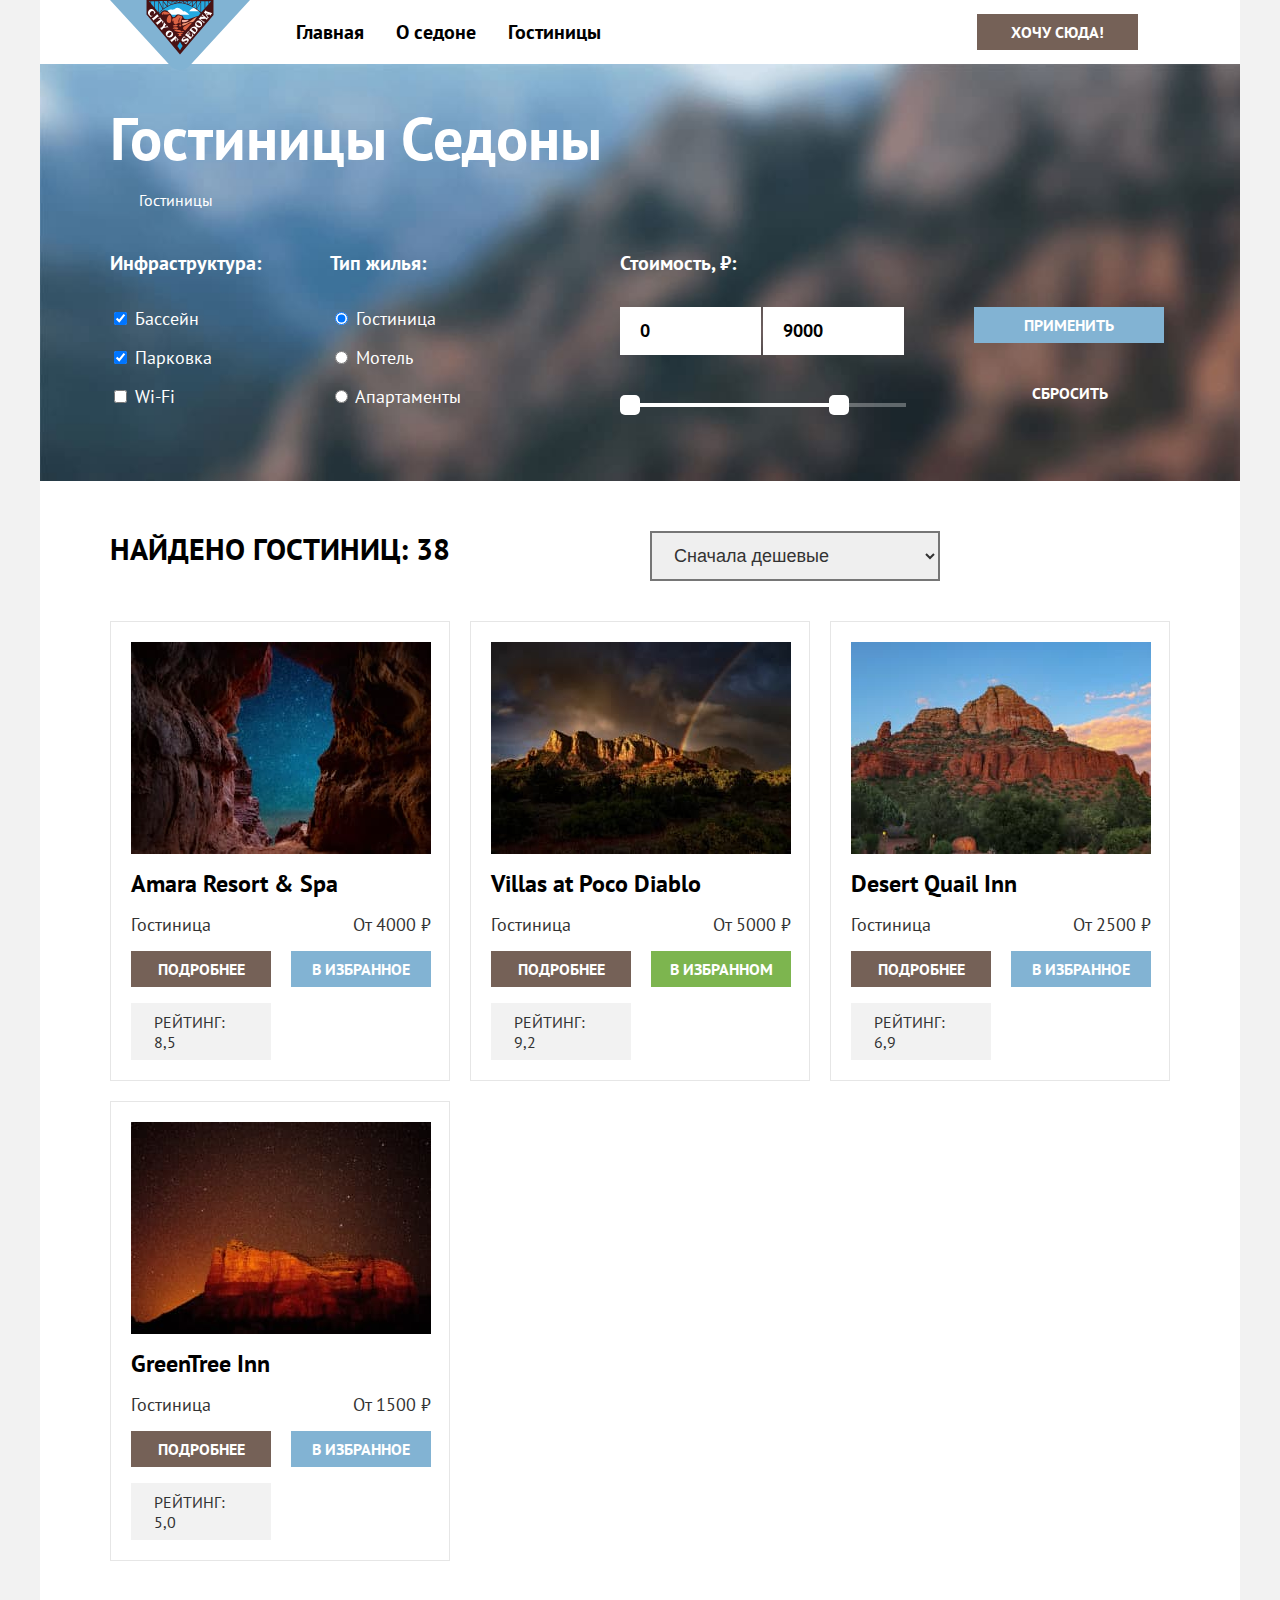
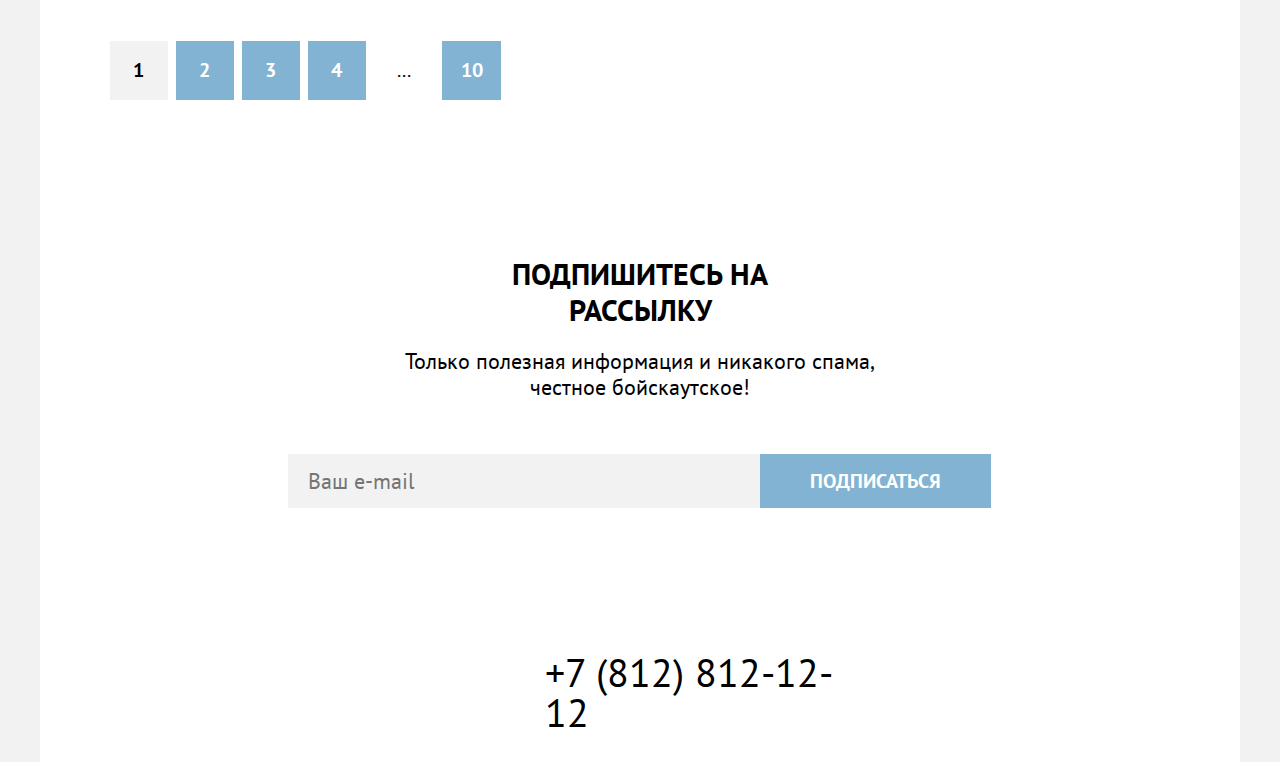
==== catalog.html @ a5c6b378 "Исправляет замечания к мелким сеткам на гридах" ====
<!DOCTYPE html>
<html lang="ru">
<head>
  <meta charset="utf-8">
  <title>Каталог</title>
  <link rel="stylesheet" href="styles/styles.css">
</head>

<body>
  <div class="wrapper page-box">
  <header class="page-header">
    <a class="navigation-logo" href="index.html">
      <img class="header-logo" src="images/header/logo.svg" width="140" height="70" alt="Логотип city of Sedona.">
    </a>
    <nav class="navigation">
      <ul class="navigation-list">
        <li class="navigation-item">
          <a class="navigation-link" href="index.html">Главная</a>
        </li>
        <li class="navigation-item">
          <a class="navigation-link" href="#">О седоне</a>
        </li>
        <li class="navigation-item">
          <a class="navigation-link navigation-link-curret" href="catalog.html">Гостиницы</a>
        </li>
      </ul>
    </nav>

      <ul class="navigation-user-list">
        <li class="navigation-user-item">
          <a class="navigation-user-link" href="#">
            <span class="visually-hidden">
              Поиск
            </span>
          </a>
        </li>
        <li class="navigation-user-item">
          <a class="navigation-user-link" href="#">
            <span class="visually-hidden">Избранное</span>
            <span class="visually-hidden">В избранном 12 позиций</span>
          </a>
        </li>
        <li class="navigation-item">
          <a class="button button-navigation-user-item button-small" href="#">
              Хочу сюда!
          </a>
        </li>
      </ul>
  </header>

  <main class="main-container">
    <div class="filter-container">
    <h1 class="inner-title">Гостиницы Седоны</h1>
    <ul class="breadcrumbs">
      <li class="breadcrumbs-item">
        <a class="breadcrumbs-link" href="index.html">
          <span class="visually-hidden">Главная</span>
        </a>
      </li>
      <li class="breadcrumbs-item">
        <a class="breadcrumbs-link">Гостиницы</a>
      </li>
    </ul>

    <section class="catalog-hotels">
      <h2 class="visually-hidden">Фильтры гостиниц</h2>
      <form class="catalog-filter" action="https://echo.htmlacademy.ru/" method="get">

        <fieldset class="catalog-filtr-group">
          <legend class="catalog-filter-title">Инфраструктура:</legend>
          <ul class="catalog-filter-list">
            <li class="catalog-filter-item">
              <label class="control">
              <input type="checkbox" name="swimming_pool" checked>
              Бассейн
              </label>
            </li>
            <li class="catalog-filter-item">
              <label class="control">
              <input type="checkbox" name="parking" checked>
              Парковка
              </label>
            </li>
            <li class="catalog-filter-item">
              <label class="control">
              <input type="checkbox" name="wi-fi">
              Wi-Fi
              </label>
            </li>
          </ul>
        </fieldset>

        <fieldset class="catalog-filtr-group">
          <legend class="catalog-filter-title">Тип жилья:</legend>
          <ul class="catalog-filter-list">
            <li class="catalog-filter-item">
              <label class="control">
              <input type="radio" name="product-group" value="Hotel" checked>
              Гостиница
              </label>
            </li>
            <li class="catalog-filter-item">
              <label class="control">
              <input type="radio" name="product-group" value="Motel">
              Мотель
              </label>
            </li>
            <li class="catalog-filter-item">
              <label class="control">
              <input type="radio" name="product-group" value="apartments">
              Апартаменты
              </label>
            </li>
          </ul>
        </fieldset>

        <fieldset class="catalog-filter-price">
          <legend class="catalog-filter-title">Стоимость, ₽:</legend>
          <div class="filter-price">
          <label class="control-number">
            <input class="number-input" type="number" name="min-price" value="0">
          </label>
          <label class="control-number">
            <input class="number-input" type="number" name="max-price" value="9000">
          </label>
          </div>

          <div class="range">
            <div class="range-bar" style="left: 0; right: 20%;">
              <button type="button" class="range-toggle toggle-min">
              </button>
              <button type="button" class="range-toggle toggle-max">
              </button>
            </div>
          </div>
        </fieldset>

        <div class="filter-button">
        <button class="button button-submit button-small" type="submit">Применить</button>
        <button class="button button-reset button-small" type="reset" value="Сбросить">Сбросить</button>
        </div>

      </form>
    </section>
    </div>


    <section class="catalog-hotel-search">
      <div class="results">
      <b class="catalog-search">Найдено гостиниц: 38</b>

      <select class="select-control" aria-label="Сортировка">
        <option value="cheap">Сначала дешевые</option>
        <option value="popular">Сначала популярные</option>
        <option value="expensive">Сначала дорогие</option>
      </select>

      <a href="#" class="button button-light">
        <span class="visually-hidden">Показать карточки</span>
      </a>
      <a href="#" class="button button-light">
        <span class="visually-hidden">Крупные карточки</span>
      </a>
      <a href="#" class="button button-light">
        <span class="visually-hidden">Показать список</span>
      </a>
      </div>

      <ul class="hotel-list">
        <li class="hotel-card">
          <a class="hotel-card-link" href="#">
            <img class="hotel-card-image" src="images/hotels/hotel-1.jpg" width="300" height="212" alt="Звездное небо сквозь скалы.">
          <h3 class="hotel-card-title">Amara Resort & Spa</h3>
          </a>
          <span class="hotel-card-type info">Гостиница</span>
          <span class="hotel-card-price info">От 4000 ₽</span>
          <a class="button-small details button" href="#">ПОДРОБНЕЕ</a>
          <a class="button-small favourites button" href="#">В ИЗБРАННОЕ</a>
          <span class="visually-hidden">4 звезды</span>
          <span class="hotel-rating button-small">Рейтинг: 8,5</span>
        </li>
        <li class="hotel-card">
          <a class="hotel-card-link" href="#">
            <img class="hotel-card-image" src="images/hotels/hotel-2.jpg" width="300" height="212" alt="Гора и радуга.">
            <h3 class="hotel-card-title">Villas at Poco Diablo</h3>
          </a>
          <span class="hotel-card-type info">Гостиница</span>
          <span class="hotel-card-price info">От 5000 ₽</span>
          <a class="button-small details button" href="#">ПОДРОБНЕЕ</a>
          <a class="button-small favourites-in button" href="#">В ИЗБРАННОМ</a>
          <span class="visually-hidden">4 звезды</span>
          <span class="hotel-rating button-small">Рейтинг: 9,2</span>
        </li>
        <li class="hotel-card">
         <a class="hotel-card-link" href="#">
            <img class="hotel-card-image" src="images/hotels/hotel-3.jpg" width="300" height="212" alt="Гора с зеленью.">
            <h3 class="hotel-card-title">Desert Quail Inn</h3>
          </a>
          <span class="hotel-card-type info">Гостиница</span>
          <span class="hotel-card-price info">От 2500 ₽</span>
          <a class="button-small details button" href="#">ПОДРОБНЕЕ</a>
          <a class="button-small favourites button" href="#">В ИЗБРАННОЕ</a>
          <span class="visually-hidden">3 звезды</span>
          <span class="hotel-rating button-small">Рейтинг: 6,9</span>
        </li>
        <li class="hotel-card">
          <a class="hotel-card-link" href="#">
            <img class="hotel-card-image" src="images/hotels/hotel-4.jpg" width="300" height="212" alt="Красная гора ночью.">
            <h3 class="hotel-card-title">GreenTree Inn</h3>
          </a>
          <span class="hotel-card-type info">Гостиница</span>
          <span class="hotel-card-price info">От 1500 ₽</span>
          <a class="button-small details button" href="#">ПОДРОБНЕЕ</a>
          <a class="button-small favourites button" href="#">В ИЗБРАННОЕ</a>
          <span class="visually-hidden">2 звезды</span>
          <span class="hotel-rating button-small">Рейтинг: 5,0</span>
        </li>
      </ul>

      <ul class="pagination">
        <li class="pagination-item">
          <a class="pagination-link pagination-current">1</a>
        </li>
        <li class="pagination-item">
          <a class="pagination-link" href="#">2</a>
        </li>
        <li class="pagination-item">
          <a class="pagination-link" href="#">3</a>
        </li>
        <li class="pagination-item">
          <a class="pagination-link" href="#">4</a>
        </li>
        <li class="pagination-item">
          <a class="pagination-link ellipsis">...</a>
        </li>
        <li class="pagination-item">
          <a class="pagination-link pagination-link-dual" href="#">10</a>
        </li>
      </ul>
    </section>
  </main>

  <footer class="page-footer">
    <section class="newsletter-catalog">
      <div class="pade-footer-catalog">
      <h2 class="page-main">Подпишитесь на рассылку</h2>
        <p class="page-main-text">Только полезная информация и никакого спама, честное бойскаутское!</p>
        <form class="newsletter-form" action="https://echo.htmlacademy.ru/" method="post">
        <input class="field" placeholder="Ваш e-mail" type="email" name="newsletter-mail" id="newsletter-email" required>
        <button class="button newsletter-button button-large" type="submit">
          <span>Подписаться</span>
        </button>
        </form>
      </div>
    </section>

    <section class="footer-social">
      <ul class="footer-social-list">
        <li class="footer-social-item">
          <a class="social-button" href="https://vk.com/htmlacademy">
            <span class="visually-hidden">Вконтакте</span>
          </a>
        </li>
        <li class="footer-social-item">
          <a class="social-button" href="https://t.me/htmlacademy">
            <span class="visually-hidden">Телеграмм</span>
          </a>
        </li>
        <li class="footer-social-item">
          <a class="social-button" href="https://www.youtube.com/user/htmlacademyru">
            <span class="visually-hidden">YouTybe</span>
          </a>
      </ul>

      <a class="footer-contacts-phone" href="tel:+78128121212">+7 (812) 812-12-12</a>

      <a class="htmlacademy-link" href="https://htmlacademy.ru/" >
        <span class="visually-hidden">html academy</span>
      </a>

    </section>
  </footer>
  </div>

</body>
</html>
---- styles/styles.css ----
@font-face {
  font-family: "PT Sans";
  font-style: normal;
  font-weight: 400;
  src: url("../fonts/ptsans-400.woff2") format("woff2");
  font-display: swap;
}

@font-face {
  font-family: "PT Sans";
  font-style: normal;
  font-weight: 700;
  src: url("../fonts/ptsans-700.woff2") format("woff2");
  font-display: swap;
}

html {
  height: 100%;
}

body {
  margin: 0;
  min-height: 100%;
  font-family: "PT Sans", sans-serif;
  font-size: 22px;
  line-height: 26px;
  color: #333333;
  background-color: #F2F2F2;
}

.visually-hidden {
  position: absolute;
  width: 1px;
  height: 1px;
  margin: -1px;
  padding: 0;
  border: 0;
  clip: rect(0 0 0 0);
  overflow: hidden;
}

.wrapper {
  margin-left: auto;
  margin-right: auto;
  background-color: #FFFFFF;
  width: 1200px;
}

.page-box {
  display: flex;
  flex-direction: column;
}

.page-header {
  display: flex;
  padding-left: 70px;
  padding-right: 70px;
}

.main-container {
  flex-grow: 1;
}

/*Навигация*/

.navigation-logo {
  margin-right: 46px;
  margin-bottom: -6px;
  z-index: 1;
}

.navigation-item {
  margin-right: 32px;
}

.navigation-link {
  display: block;
  font-size: 20px;
  line-height: 24px;
  font-weight: 700;
  color: #000000;
  text-decoration: none;
  padding: 20px 0;
}

.navigation-list {
  display: flex;
  flex-wrap: wrap;
  margin: 0;
  padding: 0;
  list-style: none;
}

.navigation-user-list {
  display: flex;
  flex-wrap: wrap;
  margin: 0;
  margin-left: auto;
  padding: 0;
  list-style: none;
}

.navigation-user-link {
  display: block;
  font-size: 20px;
  line-height: 24px;
  font-weight: 700;
  color: inherit;
  text-decoration: none;
  padding: 23px 13px;
}

.header-logo {
  display: block;
}

/*Кнопки*/

.button {
  color: #FFFFFF;
  background-color: #756157;
  font: inherit;
  font-weight: 700;
  text-transform: uppercase;
  text-decoration: none;
  text-align: center;
  display: inline-block;
  padding: 8px 34px;
}

.button-small {
  font-size: 16px;
  line-height: 20px;
  text-transform: uppercase;
}

.button-large {
  font-size: 20px;
  line-height: 36px;
  text-transform: uppercase;
  padding: 8px 50px;
}

.button-navigation-user-item {
  margin: 14px 0 14px 20px;
}

.main-index-promo {
  background-color: #8199a5;
  background-image: url("../images/hero.jpg");
  background-size: cover;
  background-repeat: no-repeat;
  background-position: center;
  padding: 51px 371px 82px 371px;
}

/*Преимущества и услуги*/

.advantages {
  text-align: center;
  padding-top: 69px;
}

.promo-title-text {
  font-size: 30px;
  line-height: 36px;
  font-weight: 700;
  text-transform: uppercase;
  color: #000000;
  margin: 0 auto 25px;
  padding: 0 280px;
}

.advantages-text {
  margin: 0;
  margin-bottom: 69px;
  padding: 0 200px;
}

.advantages-list {
  margin: 0;
  padding: 0;
  display: flex;
  flex-wrap: wrap;
  list-style: none;
}

.advantages-title {
  font-size: 24px;
  line-height: 28px;
  text-transform: uppercase;
  margin: 0;
  margin-bottom: 62px;
}

.advantages-item {
  color: #000000;
  background-color: rgba(131, 179, 211, 0.12);
  padding: 113px 85px;
  box-sizing: border-box;
  flex: 0 0 400px;
}

.advantages-item-photo {
  display: flex;
  color: #FFFFFF;
  background-color: #82B3D3;
}

.advantages-photo {
  height: 100%;
  object-fit: cover;
  object-position: center;
}

.advantages-item-reverse {
  flex-direction: row-reverse;
}

.advantages-item-box {
  box-sizing: border-box;
  flex: 0 0 400px;
  padding: 102px 85px;
}

.advantages-item:nth-child(3) {
  background-color: rgba(131, 179, 211, 0.2);
}

.advantages-description {
  font-size: 18px;
  line-height: 21px;
  margin: 0;
}

.services{
  text-align: center;
  padding-top: 64px;
}

.services-list {
  margin: 0;
  padding: 0;
  display: flex;
  list-style: none;
}

.services-title {
  font-size: 30px;
  font-weight: 700;
  line-height: 36px;
  text-transform: uppercase;
  color: #000000;
  margin: 0;
  margin-bottom: 20px;
  padding: 0 348px;
}

.services-text {
  margin: 0;
  margin-bottom: 64px;
  padding: 0 200px;
}

.services-item {
  color: #000000;
  background-color: rgba(131, 179, 211, 0.12);
  flex: 0 0 400px;
  box-sizing: border-box;
  padding: 81px 85px;
}

.services-item-title {
  font-size: 24px;
  font-weight: 700;
  line-height: 28px;
  text-transform: uppercase;
  color: #000000;
}

.services-item-text {
  font-size: 18px;
  line-height: 21px;
  margin: 0;
}

.services-item:nth-child(even) {
  background-color: #FFFFFF;
}

/*Поиск гостицины*/

.hotel-search {
  text-align: center;
  padding-bottom: 96px;
}

.hotel-search-title {
  font-size: 30px;
  font-weight: 700;
  line-height: 36px;
  text-transform: uppercase;
  color: #000000;
  margin: 0;
  padding: 96px 451.5px 20px;
}

.hotel-search-text {
  margin: 0;
  padding: 0 290px 54px;
}

.button-search-hotel {
  background-color: #756157;
}

/*Footer*/

.newsletter {
  color: #FFFFFF;
  background-color: #9ec4e0;
  background-image: url("../images/footer/subscribe.png");
  background-size: cover;
  background-repeat: no-repeat;
  text-align: center;
  padding-bottom: 104px;
}

.page-main {
  font-size: 30px;
  font-weight: 700;
  line-height: 36px;
  text-transform: uppercase;
  margin: 0;
  padding: 96px 398px 20px;
}

.page-main-text {
  margin: 0;
  padding: 0 362.5px 54px;
}

.newsletter-form {
 display: flex;
 margin: 0 auto;
 width: 704px;
}

.field {
  font-size: 18px;;
  line-height: 24px;
  font: inherit;
  color: #000000;
  background-color: #F2F2F2;
  width: 452px;
  padding: 14px 0 14px 20px;
  border: 0;
}

.newsletter-button {
  font-size: 20px;
  font-weight: 700;
  line-height: 36px;
  text-transform: uppercase;
  color: #FFFFFF;
  background-color: #82B3D3;
  border: 0;
}

.footer-social {
  display: flex;
  justify-content: space-between;
  padding: 40px 70px 30px;
}

.footer-social-list {
  display: flex;
  flex-wrap: wrap;
  margin: 0;
  padding: 0;
  list-style: none;
}

.footer-social-item {
  width: 47px;
  height: 40px;
}

.footer-contacts-phone {
  width: 331px;
  font-size: 40px;
  line-height: 1;
  text-transform: uppercase;
  color: #000000;
  text-decoration: none;
}

/*Catalog*/

.filter-container {
  padding: 35px 70px 70px;
  color: #FFFFFF;
  background-color: #8abada;
  background-image: url("../images/filter.jpg");
  background-size: cover;
  background-repeat: no-repeat;
}

.inner-title {
  font-size: 60px;
  font-weight: 700;
  line-height: 78px;
  margin: 0;
  margin-bottom: 8px;
}

/*Отборы*/

.catalog-filter-list {
  margin: 0;
  padding: 0;
  list-style: none;
  }

.breadcrumbs {
  display: flex;
  margin: 0;
  padding: 0;
  padding-bottom: 40px;
  list-style: none;
}

.breadcrumbs-link {
  font-size: 16px;
  line-height: 21px;
  margin-right: 28.5px;
}

.catalog-filter {
  display: flex;
}

.catalog-filtr-group {
  min-width: 150px;
  border: none;
  padding: 0;
  margin: 0;
  margin-right: 70px;
}

.catalog-filter-price {
  display: flex;
  flex-direction: column;
  margin-left: 70px;
  margin-right: 68px;
  padding: 0;
  border: none;
}

.catalog-filter-title {
  font-size: 20px;
  line-height: 24px;
  font-weight: 700;
  padding: 0;
  padding-bottom: 16px;
}

.catalog-filter-item {
  font-size: 18px;
  line-height: 23px;
  padding-top: 16px;
}

.filter-price {
  display: flex;
  padding-top: 16px;
  padding-bottom: 48px;
}

.number-input {
  font-size: 18px;
  line-height: 24px;
  font-weight: 700;
  font-family: inherit;
  max-width: 121px;
  padding: 12px 0 12px 20px;
  margin-right: 2px;
  border: none;
}

/*Range*/

.range {
  position: relative;
  height: 4px;
  background-color: rgba(255, 255, 255, 0.3);
}

.range-bar {
  position: absolute;
  height: 100%;
  background-color: #FFFFFF;
}

.range-toggle {
  position: absolute;
  top: 50%;
  transform: translateY(-50%);
  width: 20px;
  height: 20px;
  background-color: #FFFFFF;
  border-radius: 5px;
  border: 0 solid #FFFFFF;
  cursor: pointer;
}

.range-toggle:active {
  outline: 2px solid #83B3D3;
}

.range-toggle:focus {
  outline: 3px solid #83B3D3;
}

.toggle-min {
  left: 0;
}

.toggle-max {
  right: 0;
}

/*Кнопки фильтра*/

.filter-button {
  padding-top: 56px;
}

.button-submit {
  padding: 8px 50px;
  border: none;
  margin-bottom: 32px;
  background-color: #82B3D3;
}

.button-reset {
  padding: 8px 57.5px;
  border: none;
  background-color: transparent;
}

/*Результаты поиска*/

.catalog-hotel-search {
  padding: 50px 70px 60px;
  background-color: #FFFFFF;
}

.results {
  display: flex;
  padding-bottom: 40px;
}

.catalog-search {
  margin-right: 200px;
  font-size: 30px;
  line-height: 36px;
  font-weight: 700;
  text-transform: uppercase;
  color: #000000;
}

.select-control {
  font-size: 18px;
  line-height: 21px;
  color: #333333;
  min-width: 290px;
  padding: 12px 0 12px 18px;
  border-width: 2px;
  margin-right: 62px;

}

.button-light {
  margin-left: 8px;
  max-width: 48px;
  padding: 0;
  font-size: 8px;
  background-color: #FFFFFF;
  color: #000000;
}

.info {
  font-size: 18px;
  line-height: 21px;
  color: #333333;
}

.hotel-list {
  display: flex;
  flex-wrap: wrap;
  margin: 0 auto;
  padding: 0;
  margin-bottom: 40px;
  justify-content: space-between;
  gap: 20px 0;
  list-style: none;
}

.hotel-card {
  display: grid;
  grid-template-columns: repeat(2, 140px);
  gap: 16px 20px;
  width: 298px;
  padding: 20px;
  border: solid;
  border-color: rgba(230, 230, 230, 1);
  border-width: 1px;
}

.hotel-card-link {
  grid-column: 1/-1;
  text-decoration: none;
}

.hotel-card-image  {
  display: block;
}

.hotel-card-title {
  font-size: 24px;
  line-height: 28px;
  color: #000000;
  font-weight: 700;
  text-align: left;
  margin: 0;
  margin-top: 16px;
}

.hotel-card-type {
  text-align: left;
}

.hotel-card-price {
  text-align: right;
}

.details {
  background-color: #756157;
  padding-left: 26px;
  padding-right: 26px;
}

.favourites {
  background-color: #82B3D3;
  padding-left: 20px;
  padding-right: 20px;
}

.favourites-in {
  background-color: #7DB54F;
  padding-left: 18px;
  padding-right: 18px;

}

.hotel-rating {
  color: #333333;
  background-color: #F2F2F2;
  font-weight: 400;
  padding: 9px 22px 8px 23px;
}

/*Пагинация*/

.pagination {
  display: flex;
  margin: 0;
  padding: 0;
  padding-top: 40px;
  list-style: none;
}

.pagination-item {
  margin-right: 8px;
}

.pagination-link {
  font-size: 20px;
  box-sizing: border-box;
  line-height: 36px;
  font-weight: 700;
  color: #FFFFFF;
  background-color: #82B3D3;
  text-decoration: none;
  display: block;
  padding: 11.36px 23.45px;
}

.pagination-link-dual {
  padding: 11.36px 18.45px;
}

.ellipsis {
  font-weight: 400;
  color: #000000;
  background-color:inherit;
}

.pagination-current {
  color: #000000;
  background-color: #F2F2F2;
}

.pade-footer-catalog {
  text-align: center;
  color: #000000;
  background-color: #FFFFFF;
  display: flex;
  flex-direction: column;
}

.newsletter-catalog {
  padding-bottom: 104px;
}

.page-main-text-catalog {
  color: #333333;
}
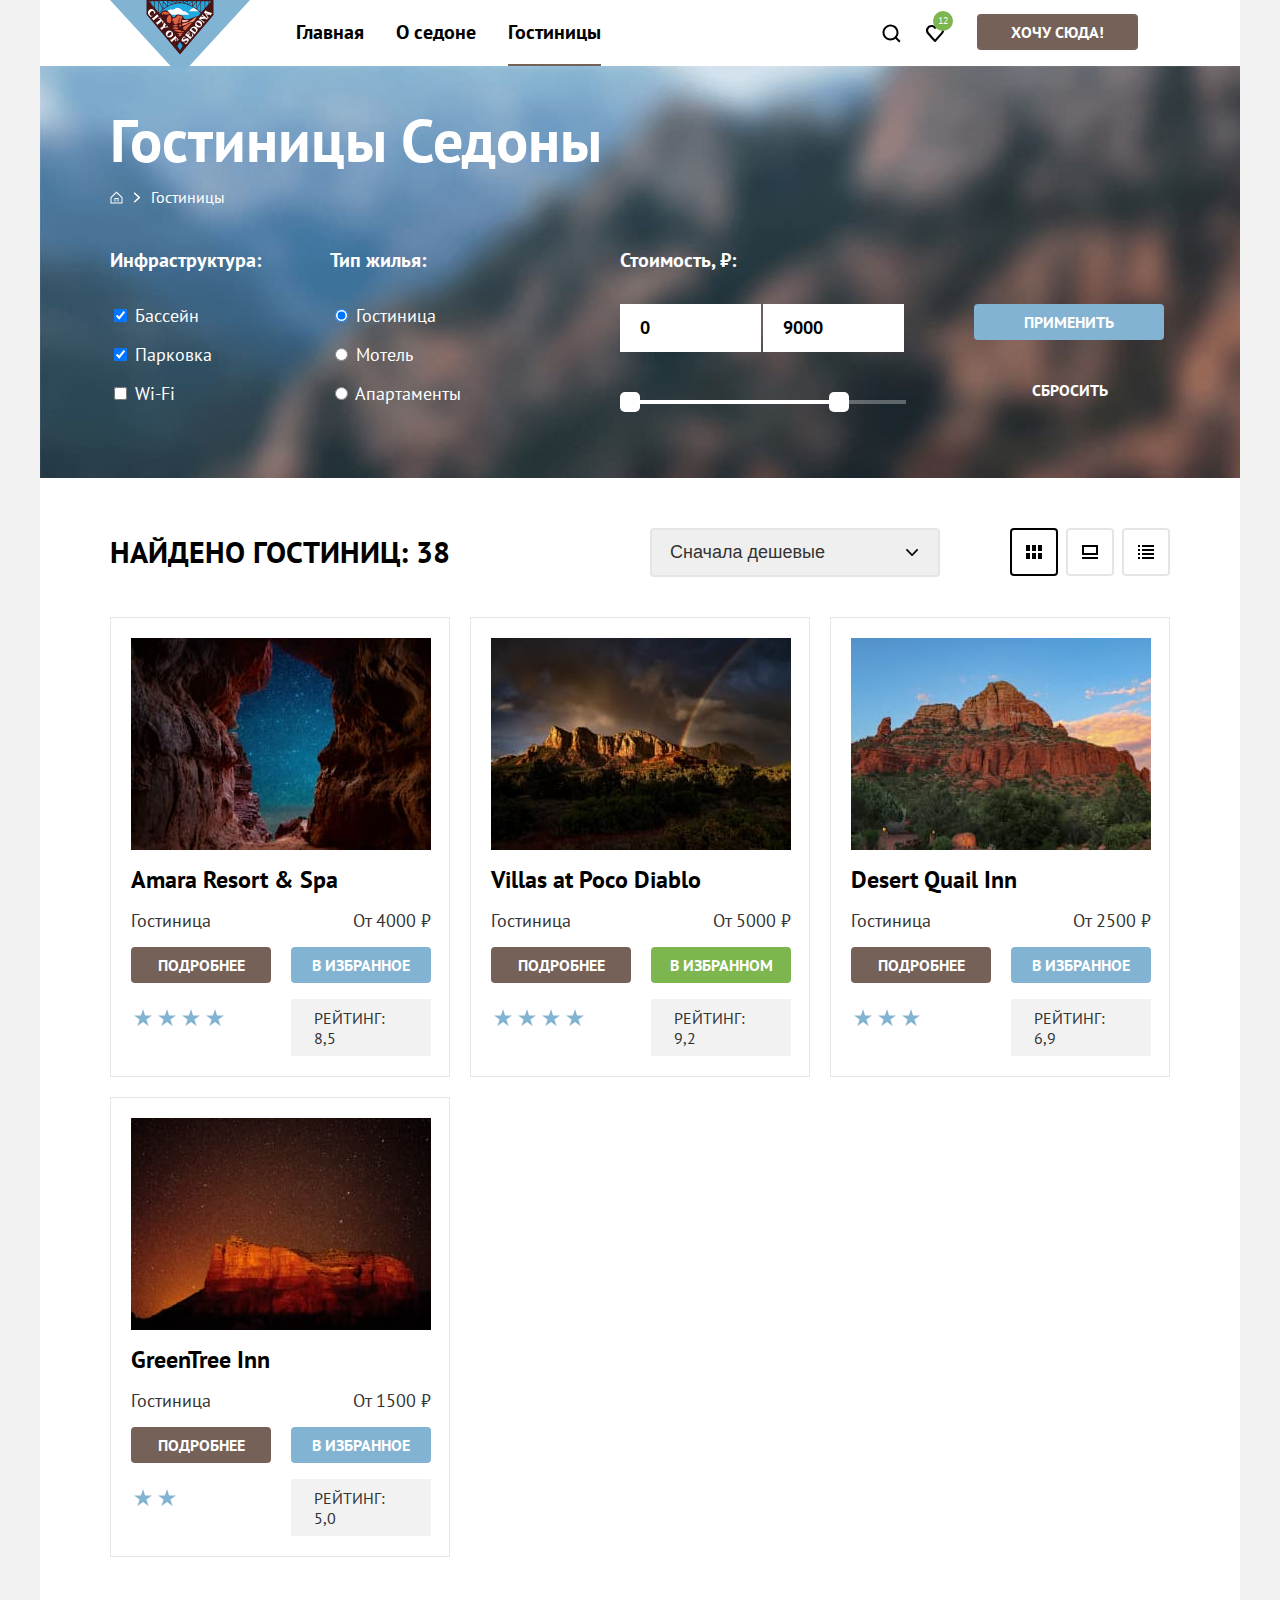
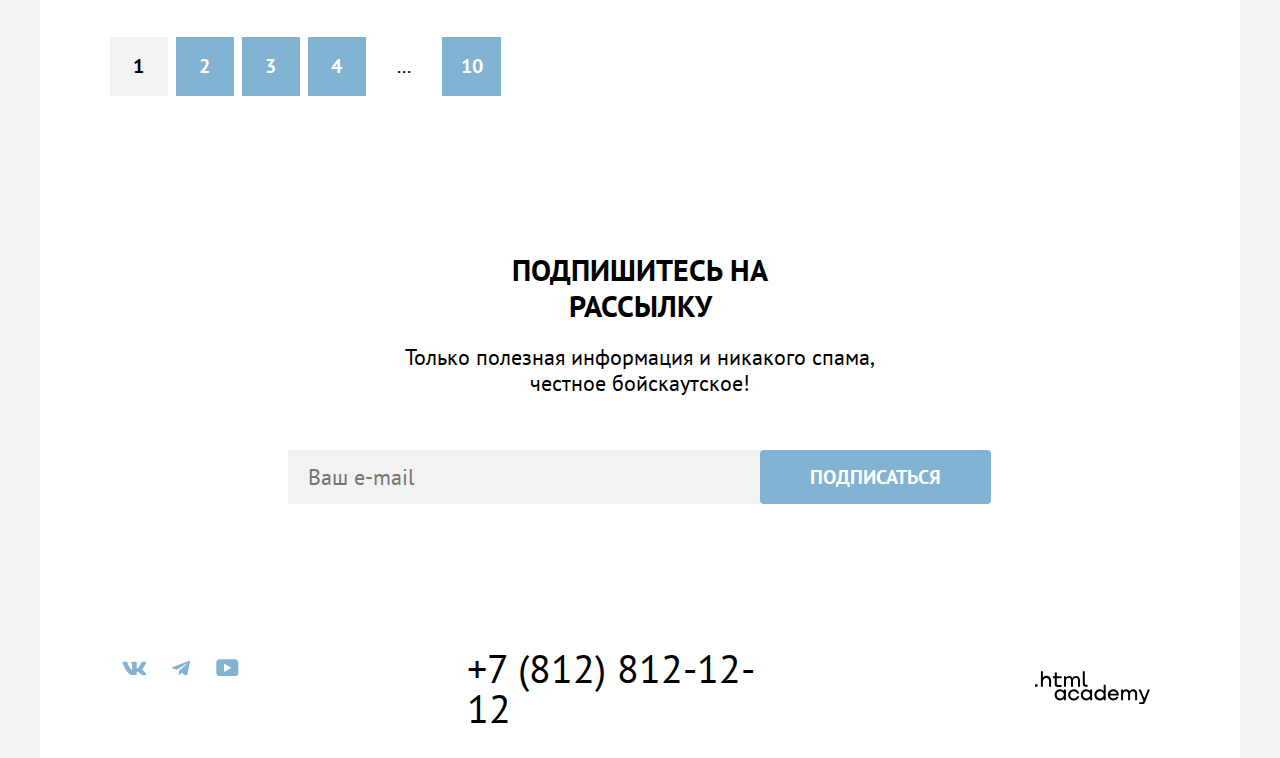
==== commit 48502546: "Оформляет хлебные крошки и звездный рейтинг" ====
--- a/catalog.html
+++ b/catalog.html
@@ -37,7 +37,7 @@
         <li class="navigation-user-item">
           <a class="navigation-user-link" href="#">
             <span class="visually-hidden">Избранное</span>
-            <span class="visually-hidden">В избранном 12 позиций</span>
+            <span class="navigation-favourites">12</span>
           </a>
         </li>
         <li class="navigation-item">
@@ -53,7 +53,10 @@
     <h1 class="inner-title">Гостиницы Седоны</h1>
     <ul class="breadcrumbs">
       <li class="breadcrumbs-item">
-        <a class="breadcrumbs-link" href="index.html">
+        <a class="breadcrumbs-link breadcrumbs-link-icon" href="index.html">
+          <svg class="breadcrumbs-icon" width="13" height="13" aria-hidden="true" focusable="false" fill="currentColor" xmlns="http://www.w3.org/2000/svg">
+            <path d="m6.5.5-6 5.8v6.2h12V6.3L6.5.5Zm5 11h-10V6.7l5-4.8 5 4.8v4.8Z"/><path d="M4.5 10.5h1V8h2v2.5h1V7h-4v3.5Z"/>
+          </svg>
           <span class="visually-hidden">Главная</span>
         </a>
       </li>
@@ -147,7 +150,7 @@
 
     <section class="catalog-hotel-search">
       <div class="results">
-      <b class="catalog-search">Найдено гостиниц: 38</b>
+      <b class="catalog-search">Найдено гостиниц: <span>38</span></b>
 
       <select class="select-control" aria-label="Сортировка">
         <option value="cheap">Сначала дешевые</option>
@@ -155,13 +158,22 @@
         <option value="expensive">Сначала дорогие</option>
       </select>
 
-      <a href="#" class="button button-light">
+      <a href="#" class="card-toggle card-toggle-current button-light" type="button">
+        <svg width="16" height="14" aria-hidden="true" focusable="false" fill="currentColor" xmlns="http://www.w3.org/2000/svg">
+          <path d="M4 0H0v6h4V0ZM16 0h-4v6h4V0ZM10 0H6v6h4V0ZM4 8H0v6h4V8ZM16 8h-4v6h4V8ZM10 8H6v6h4V8Z"/>
+        </svg>
         <span class="visually-hidden">Показать карточки</span>
       </a>
-      <a href="#" class="button button-light">
+      <a href="#" class="card-toggle button-light" type="button">
+        <svg width="16" height="14" aria-hidden="true" focusable="false" fill="currentColor" xmlns="http://www.w3.org/2000/svg">
+          <path d="M16 12H0v2h16v-2ZM14 2v6H2V2h12Zm2-2H0v10h16V0Z"/>
+          </svg>
         <span class="visually-hidden">Крупные карточки</span>
       </a>
-      <a href="#" class="button button-light">
+      <a href="#" class="card-toggle button-light" type="button">
+        <svg width="16" height="14" aria-hidden="true" focusable="false" fill="currentColor" xmlns="http://www.w3.org/2000/svg">
+          <path d="M2 0H0v2h2V0ZM16 0H4v2h12V0ZM2 4H0v2h2V4ZM16 4H4v2h12V4ZM2 8H0v2h2V8ZM16 8H4v2h12V8ZM2 12H0v2h2v-2ZM16 12H4v2h12v-2Z"/>
+          </svg>
         <span class="visually-hidden">Показать список</span>
       </a>
       </div>
@@ -176,7 +188,12 @@
           <span class="hotel-card-price info">От 4000 ₽</span>
           <a class="button-small details button" href="#">ПОДРОБНЕЕ</a>
           <a class="button-small favourites button" href="#">В ИЗБРАННОЕ</a>
-          <span class="visually-hidden">4 звезды</span>
+          <div class="raiting">
+            <span class="raiting-star"></span>
+            <span class="raiting-star"></span>
+            <span class="raiting-star"></span>
+            <span class="raiting-star"></span>
+          </div>
           <span class="hotel-rating button-small">Рейтинг: 8,5</span>
         </li>
         <li class="hotel-card">
@@ -188,7 +205,12 @@
           <span class="hotel-card-price info">От 5000 ₽</span>
           <a class="button-small details button" href="#">ПОДРОБНЕЕ</a>
           <a class="button-small favourites-in button" href="#">В ИЗБРАННОМ</a>
-          <span class="visually-hidden">4 звезды</span>
+          <div class="raiting">
+            <span class="raiting-star"></span>
+            <span class="raiting-star"></span>
+            <span class="raiting-star"></span>
+            <span class="raiting-star"></span>
+          </div>
           <span class="hotel-rating button-small">Рейтинг: 9,2</span>
         </li>
         <li class="hotel-card">
@@ -200,7 +222,11 @@
           <span class="hotel-card-price info">От 2500 ₽</span>
           <a class="button-small details button" href="#">ПОДРОБНЕЕ</a>
           <a class="button-small favourites button" href="#">В ИЗБРАННОЕ</a>
-          <span class="visually-hidden">3 звезды</span>
+          <div class="raiting">
+            <span class="raiting-star"></span>
+            <span class="raiting-star"></span>
+            <span class="raiting-star"></span>
+          </div>
           <span class="hotel-rating button-small">Рейтинг: 6,9</span>
         </li>
         <li class="hotel-card">
@@ -212,7 +238,10 @@
           <span class="hotel-card-price info">От 1500 ₽</span>
           <a class="button-small details button" href="#">ПОДРОБНЕЕ</a>
           <a class="button-small favourites button" href="#">В ИЗБРАННОЕ</a>
-          <span class="visually-hidden">2 звезды</span>
+          <div class="raiting">
+            <span class="raiting-star"></span>
+            <span class="raiting-star"></span>
+          </div>
           <span class="hotel-rating button-small">Рейтинг: 5,0</span>
         </li>
       </ul>
@@ -257,24 +286,36 @@
     <section class="footer-social">
       <ul class="footer-social-list">
         <li class="footer-social-item">
-          <a class="social-button" href="https://vk.com/htmlacademy">
+          <a class="social-button footer-social-vk" href="https://vk.com/htmlacademy">
+            <svg class="footer-icon" aria-hidden="true" focusable="false" width="24" height="14" fill="currentColor" xmlns="http://www.w3.org/2000/svg">
+              <path fill-rule="evenodd" clip-rule="evenodd" d="M24.12 1.8c.16-.54 0-.94-.8-.94H20.7c-.67 0-.98.34-1.15.73 0 0-1.33 3.2-3.22 5.27-.61.6-.9.8-1.23.8-.16 0-.41-.2-.41-.75v-5.1c0-.66-.19-.95-.74-.95H9.82c-.42 0-.67.3-.67.59 0 .62.95.76 1.04 2.51v3.8c0 .83-.15.98-.48.98-.9 0-3.06-3.2-4.34-6.88-.25-.72-.5-1-1.18-1H1.57c-.75 0-.9.34-.9.73 0 .68.89 4.07 4.14 8.55 2.17 3.06 5.23 4.72 8 4.72 1.68 0 1.88-.37 1.88-1v-2.32c0-.74.16-.88.7-.88.38 0 1.05.19 2.6 1.66 1.79 1.75 2.08 2.54 3.08 2.54h2.63c.75 0 1.12-.37.9-1.1-.23-.72-1.08-1.77-2.2-3.02-.62-.71-1.54-1.48-1.82-1.86-.39-.5-.28-.71 0-1.15 0 0 3.2-4.42 3.54-5.93Z"/>
+            </svg>
             <span class="visually-hidden">Вконтакте</span>
           </a>
         </li>
         <li class="footer-social-item">
-          <a class="social-button" href="https://t.me/htmlacademy">
+          <a class="social-button footer-social-tg" href="https://t.me/htmlacademy">
+            <svg class="footer-icon" aria-hidden="true" focusable="false" width="18" height="15" fill="currentColor" xmlns="http://www.w3.org/2000/svg">
+              <path d="M16.79.96.84 7.1c-1.09.44-1.08 1.05-.2 1.32l4.1 1.28 9.47-5.98c.44-.27.85-.13.52.17l-7.68 6.93-.28 4.22c.41 0 .6-.2.83-.41l1.99-1.94 4.13 3.06c.77.42 1.31.2 1.5-.71l2.72-12.8c.28-1.1-.43-1.61-1.16-1.28Z"/>
+            </svg>
             <span class="visually-hidden">Телеграмм</span>
           </a>
         </li>
         <li class="footer-social-item">
-          <a class="social-button" href="https://www.youtube.com/user/htmlacademyru">
+          <a class="social-button footer-social-youtube" href="https://www.youtube.com/user/htmlacademyru">
+            <svg class="footer-icon" aria-hidden="true" focusable="false" width="23" height="17" fill="currentColor" xmlns="http://www.w3.org/2000/svg">
+              <path d="M18.94.36H3.51C1.65.36.33 1.95.33 3.76v10.09c0 1.91 1.32 3.5 3.18 3.5h15.65c1.64 0 3.17-1.59 3.17-3.4V3.76c-.22-1.8-1.53-3.4-3.39-3.4ZM7.99 12.89V4.82l7.34 4.04-7.34 4.03Z"/>
+            </svg>
             <span class="visually-hidden">YouTybe</span>
           </a>
       </ul>
 
       <a class="footer-contacts-phone" href="tel:+78128121212">+7 (812) 812-12-12</a>
 
-      <a class="htmlacademy-link" href="https://htmlacademy.ru/" >
+      <a class="htmlacademy-link" href="https://htmlacademy.ru/">
+        <svg class="htmlacademy-icon" aria-hidden="true" focusable="false" width="115" height="33" fill="currentColor" xmlns="http://www.w3.org/2000/svg">
+          <path d="M0 13.26v2.6h2.5v-2.6H0ZM11.6 4.86c-1.6 0-2.8.7-3.6 1.7h-.1V.36h-2v15.5h2v-5.3c0-2.1 1.3-3.6 3.3-3.6 1.8 0 2.9 1.4 2.9 3.2v5.7h2v-6.1c.1-3-1.8-4.9-4.5-4.9ZM26.6 5.16h-4.8v-3.7h-2v3.8h-1.9v2h1.9v6c0 1.7 1 2.7 2.7 2.7h4.1v-2h-3.7c-.7 0-1.1-.4-1.1-1.1v-5.7h4.8v-2ZM41.1 4.96c-1.6 0-2.9.8-3.5 2.1h-.1c-.6-1.2-1.8-2.1-3.4-2.1-1.4 0-2.5.8-3.1 1.8h-.1v-1.6H29v10.6h2v-5.4c0-2 1-3.5 2.6-3.5 1.5 0 2.4 1 2.4 2.6v6.3h2v-5.6c0-2.4 1.4-3.3 2.6-3.3 1.5 0 2.4 1 2.4 2.6v6.3h2v-6.5c.1-2.5-1.4-4.3-3.9-4.3ZM47.8 13.06c0 1.7 1 2.7 2.8 2.7h2v-2h-1.7c-.7 0-1.1-.4-1.1-1.1V.36h-2v12.7ZM28.9 20.06c-.9-1.1-2.2-1.8-3.9-1.8-3.1 0-5.4 2.3-5.4 5.6s2.3 5.6 5.4 5.6c1.8 0 3-.8 3.8-1.9h.1v1.6h2v-10.6h-2v1.5Zm-3.6 7.4c-2.2 0-3.6-1.6-3.6-3.6s1.4-3.6 3.6-3.6 3.6 1.6 3.6 3.6c0 1.9-1.4 3.6-3.6 3.6ZM44.2 22.36c-.5-2.4-2.6-4.1-5.4-4.1a5.4 5.4 0 0 0-5.6 5.6c0 3.1 2.2 5.6 5.6 5.6 2.8 0 4.9-1.8 5.4-4.2h-2.1a3.4 3.4 0 0 1-3.3 2.3c-2.2 0-3.6-1.6-3.6-3.6s1.4-3.6 3.6-3.6c1.6 0 2.8 1 3.3 2.2h2.1v-.2ZM55.1 20.06c-.9-1.1-2.2-1.8-3.9-1.8-3.1 0-5.4 2.3-5.4 5.6s2.3 5.6 5.4 5.6c1.8 0 3-.8 3.8-1.9h.1v1.6h2v-10.6h-2v1.5Zm-3.6 7.4c-2.2 0-3.6-1.6-3.6-3.6s1.4-3.6 3.6-3.6 3.6 1.6 3.6 3.6c0 1.9-1.5 3.6-3.6 3.6ZM68.7 20.16c-.9-1.1-2.2-1.9-3.9-1.9-3.1 0-5.4 2.3-5.4 5.6s2.2 5.6 5.4 5.6c1.7 0 3-.8 3.8-1.8h.1v1.5h2v-15.4h-2v6.4Zm-3.6 7.3c-2.2 0-3.6-1.6-3.6-3.6s1.4-3.6 3.6-3.6 3.6 1.6 3.6 3.6c-.1 2-1.5 3.6-3.6 3.6ZM78.3 18.26c-3.3 0-5.5 2.5-5.5 5.6 0 3 2.1 5.6 5.5 5.6 2.5 0 4.5-1.3 5.2-3.6h-2.1c-.5 1-1.6 1.6-3 1.6-1.9 0-3.3-1.3-3.4-2.9h8.8c.2-3.6-2-6.3-5.5-6.3Zm0 1.9c1.7 0 3 1 3.3 2.6h-6.5c.3-1.5 1.5-2.6 3.2-2.6ZM98.2 18.26c-1.6 0-2.9.8-3.6 2h-.1c-.6-1.2-1.8-2-3.4-2-1.4 0-2.5.7-3.1 1.8v-1.5h-1.9v10.6h2v-5.4c0-2 1-3.4 2.6-3.5 1.5 0 2.4 1 2.4 2.6v6.3h2v-5.6c0-2.4 1.4-3.3 2.6-3.3 1.5 0 2.4 1 2.4 2.6v6.3h2v-6.5c.1-2.6-1.4-4.4-3.9-4.4ZM109.4 27.36l-3.6-8.9h-2.2l4.8 11.6c-.3.9-.7 1.2-1.7 1.2h-2.5v2h2.5c1.8 0 2.8-.8 3.5-2.6l4.7-12.2h-2.1l-3.4 8.9Z"/>
+        </svg>
         <span class="visually-hidden">html academy</span>
       </a>
 
--- a/styles/styles.css
+++ b/styles/styles.css
@@ -73,6 +73,10 @@
   margin-right: 32px;
 }
 
+.navigation-link-curret {
+  border-bottom: 2px solid #756257;
+}
+
 .navigation-link {
   display: block;
   font-size: 20px;
@@ -100,14 +104,47 @@
   list-style: none;
 }
 
+.navigation-user-list .navigation-user-item:nth-child(1) {
+  background-image: url("../images/header/loupe.svg");
+  background-repeat: no-repeat;
+  background-position: center;
+  padding: 0 10px;
+}
+
+.navigation-user-list .navigation-user-item:nth-child(2) {
+  background-image: url("../images/header/heart.svg");
+  background-repeat: no-repeat;
+  background-position: center;
+  padding: 0 10px;
+}
+
 .navigation-user-link {
+  position: relative;
   display: block;
   font-size: 20px;
   line-height: 24px;
   font-weight: 700;
   color: inherit;
   text-decoration: none;
-  padding: 23px 13px;
+  padding: 23px 12px;
+}
+
+.navigation-favourites {
+  display: flex;
+  color: #FFFFFF;
+  font-size: 10px;
+  font-weight: 400;
+  justify-content: center;
+  align-items: center;
+
+  position: absolute;
+  bottom: 0;
+  left: 0;
+  width: 20px;
+  height: 20px;
+  background-color: #7DB54F;
+  border-radius: 10px;
+  transform: translate(10px, -15px);
 }
 
 .header-logo {
@@ -126,6 +163,7 @@
   text-align: center;
   display: inline-block;
   padding: 8px 34px;
+  border-radius: 4px;
 }
 
 .button-small {
@@ -154,6 +192,11 @@
   padding: 51px 371px 82px 371px;
 }
 
+.main-divider {
+  position: absolute;
+  transform: translate(-828px, 381px);
+}
+
 /*Преимущества и услуги*/
 
 .advantages {
@@ -185,12 +228,32 @@
   list-style: none;
 }
 
+.advantages-title-photo,
 .advantages-title {
   font-size: 24px;
   line-height: 28px;
   text-transform: uppercase;
   margin: 0;
   margin-bottom: 62px;
+  position: relative;
+}
+
+.advantages-title-photo::after {
+  content: "";
+  position: absolute;
+  top: 86px;
+  left: 85px;
+  width: 60px;
+  border-bottom: 2px solid rgba(255, 255, 255, 0.3);
+}
+
+.advantages-title::after {
+  content: "";
+  position: absolute;
+  top: 86px;
+  left: 85px;
+  width: 60px;
+  border-bottom: 2px solid rgba(0, 0, 0, 0.3);
 }
 
 .advantages-item {
@@ -270,12 +333,36 @@
   padding: 81px 85px;
 }
 
+.services-hotel {
+  background-image: url("../images/house.svg");
+  background-repeat: no-repeat;
+  background-size: 75px 74px;
+  background-position: top;
+}
+
+.services-food {
+  background-image: url("../images/food.svg");
+  background-repeat: no-repeat;
+  background-size: 74px 70px;
+  background-position: top;
+}
+
+.services-souvenirs {
+  background-image: url("../images/souvenir.svg");
+  background-repeat: no-repeat;
+  background-size: 64px 76px;
+  background-position: top;
+}
+
 .services-item-title {
   font-size: 24px;
   font-weight: 700;
   line-height: 28px;
   text-transform: uppercase;
   color: #000000;
+  padding-top: 102px;
+  padding-bottom: 30px;
+  margin: 0;
 }
 
 .services-item-text {
@@ -293,6 +380,10 @@
 .hotel-search {
   text-align: center;
   padding-bottom: 96px;
+}
+
+.services-hotel {
+  position: relative;
 }
 
 .hotel-search-title {
@@ -384,6 +475,17 @@
 .footer-social-item {
   width: 47px;
   height: 40px;
+  position: relative;
+}
+
+.footer-icon {
+  position: absolute;
+  top: 0;
+  right: 0;
+  bottom: 0;
+  left: 0;
+  margin: auto;
+  fill: #83B3D3;
 }
 
 .footer-contacts-phone {
@@ -393,6 +495,21 @@
   text-transform: uppercase;
   color: #000000;
   text-decoration: none;
+}
+
+.htmlacademy-link {
+  position: relative;
+  width: 156px;
+}
+
+.htmlacademy-icon {
+  position: absolute;
+  top: 0;
+  right: 0;
+  bottom: 0;
+  left: 0;
+  margin: auto;
+  fill: #000000;
 }
 
 /*Catalog*/
@@ -431,9 +548,33 @@
 }
 
 .breadcrumbs-link {
+  display: flex;
   font-size: 16px;
   line-height: 21px;
-  margin-right: 28.5px;
+  margin-right: 33px;
+  position: relative;
+}
+
+.breadcrumbs-icon {
+  position: absolute;
+  top: 0;
+  right: 0;
+  bottom: 0;
+  left: 0;
+  margin: auto;
+  fill: #FFFFFF;
+  box-sizing: border-box;
+}
+
+.breadcrumbs-link-icon::after {
+  content: "";
+  width: 8px;
+  height: 20px;
+  display: block;
+  background-image: url("../images/arrow-right.svg");
+  background-position: center;
+  background-repeat: no-repeat;
+  transform: translateX(23px);
 }
 
 .catalog-filter {
@@ -514,12 +655,11 @@
   cursor: pointer;
 }
 
+.range-toggle:focus {
+  outline: 3px solid #83B3D3;
+}
 .range-toggle:active {
   outline: 2px solid #83B3D3;
-}
-
-.range-toggle:focus {
-  outline: 3px solid #83B3D3;
 }
 
 .toggle-min {
@@ -568,6 +708,7 @@
   font-weight: 700;
   text-transform: uppercase;
   color: #000000;
+  padding: 6px 0 6px 0;
 }
 
 .select-control {
@@ -576,9 +717,42 @@
   color: #333333;
   min-width: 290px;
   padding: 12px 0 12px 18px;
-  border-width: 2px;
-  margin-right: 62px;
-
+  margin-right: auto;
+  border-radius: 4px;
+  border: 2px solid #E5E5E5;
+  appearance: none;
+  background-image: url("../images/arrow-down.svg");
+  background-repeat: no-repeat;
+  background-position: right 20px center;
+  padding-right: 40px;
+}
+
+.select-control:hover {
+  border-color: #68A2CA;
+}
+
+.select-control:focus {
+  border-color: #3F5E72;
+  outline: none;
+}
+
+.card-toggle {
+  display: flex;
+  box-sizing: border-box;
+  align-items: center;
+  justify-content: center;
+  width: 48px;
+  height: 48px;
+  border: 2px solid #E5E5E5;
+  border-radius: 4px;
+}
+
+.card-toggle-current {
+  border-color: #000000;
+}
+
+.card-toggle svg {
+  fill: #000000;
 }
 
 .button-light {
@@ -632,7 +806,6 @@
   line-height: 28px;
   color: #000000;
   font-weight: 700;
-  text-align: left;
   margin: 0;
   margin-top: 16px;
 }
@@ -661,7 +834,21 @@
   background-color: #7DB54F;
   padding-left: 18px;
   padding-right: 18px;
-
+}
+
+.raiting {
+  display: flex;
+}
+
+.raiting-star {
+  content: "";
+  width: 18px;
+  height: 17px;
+  display: block;
+  background-image: url("../images/star.svg");
+  background-position: center;
+  background-repeat: no-repeat;
+  padding: 10px 6px 10px 0;
 }
 
 .hotel-rating {
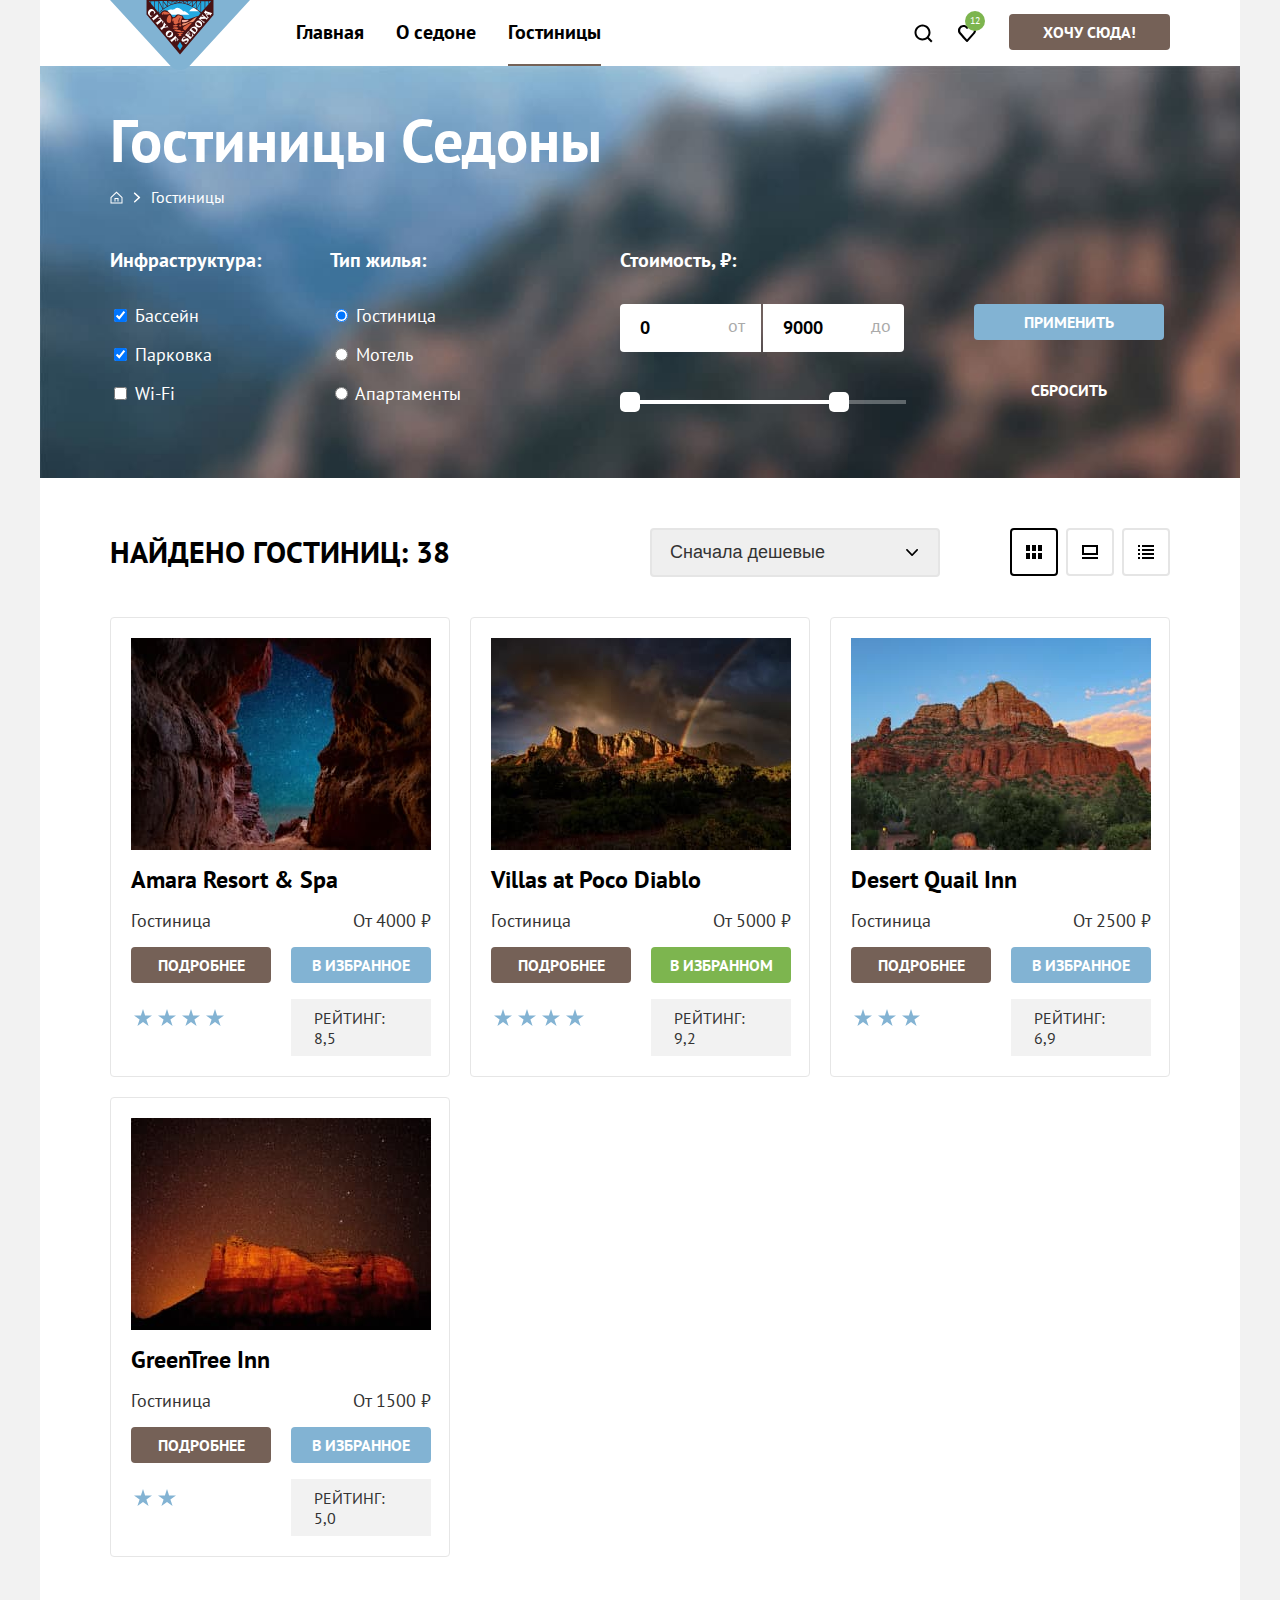
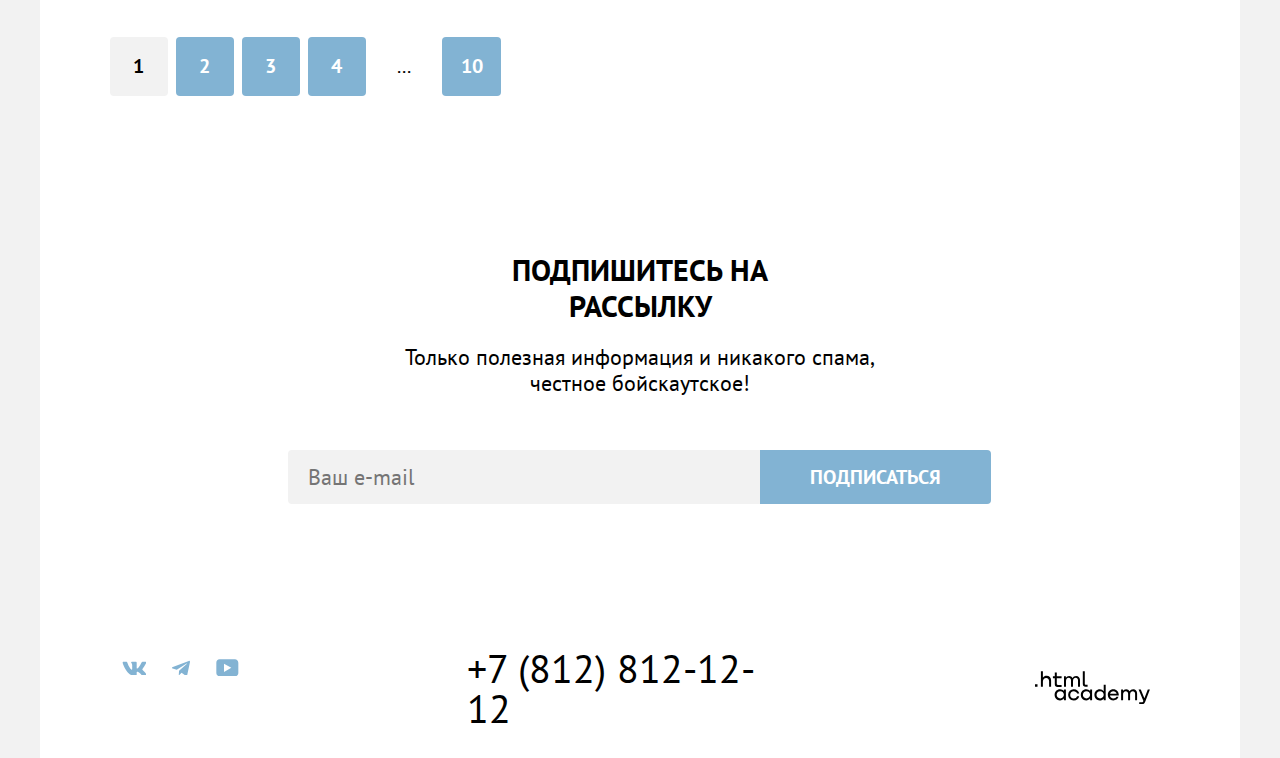
==== commit ea453185: "Добавляет от и до в форму" ====
--- a/catalog.html
+++ b/catalog.html
@@ -40,7 +40,7 @@
             <span class="navigation-favourites">12</span>
           </a>
         </li>
-        <li class="navigation-item">
+        <li class="navigation-user-item">
           <a class="button button-navigation-user-item button-small" href="#">
               Хочу сюда!
           </a>
@@ -74,7 +74,7 @@
           <ul class="catalog-filter-list">
             <li class="catalog-filter-item">
               <label class="control">
-              <input type="checkbox" name="swimming_pool" checked>
+              <input class="control-input" type="checkbox" name="swimming_pool" checked>
               Бассейн
               </label>
             </li>
@@ -121,10 +121,12 @@
           <legend class="catalog-filter-title">Стоимость, ₽:</legend>
           <div class="filter-price">
           <label class="control-number">
-            <input class="number-input" type="number" name="min-price" value="0">
+            <input class="number-input number-input-left" type="number" name="min-price" value="0">
+            <span class="price-from">от</span>
           </label>
           <label class="control-number">
-            <input class="number-input" type="number" name="max-price" value="9000">
+            <input class="number-input number-input-right" type="number" name="max-price" value="9000">
+            <span class="price-to">до</span>
           </label>
           </div>
 
--- a/styles/styles.css
+++ b/styles/styles.css
@@ -166,6 +166,15 @@
   border-radius: 4px;
 }
 
+.button:hover,
+.button:focus {
+  background-color: #615048;
+}
+
+.button:active {
+  color: rgba(255, 255, 255, 0.3)
+}
+
 .button-small {
   font-size: 16px;
   line-height: 20px;
@@ -194,7 +203,7 @@
 
 .main-divider {
   position: absolute;
-  transform: translate(-828px, 381px);
+  transform: translate(-828px, 384px);
 }
 
 /*Преимущества и услуги*/
@@ -437,6 +446,8 @@
  width: 704px;
 }
 
+
+
 .field {
   font-size: 18px;;
   line-height: 24px;
@@ -445,7 +456,8 @@
   background-color: #F2F2F2;
   width: 452px;
   padding: 14px 0 14px 20px;
-  border: 0;
+  border-width: 0;
+  border-radius: 4px 0 0 4px;
 }
 
 .newsletter-button {
@@ -455,7 +467,12 @@
   text-transform: uppercase;
   color: #FFFFFF;
   background-color: #82B3D3;
-  border: 0;
+  border-width: 0;
+  border-radius: 0 4px 4px 0;
+}
+
+.newsletter-button:hover {
+  background-color: #68A2CA;
 }
 
 .footer-social {
@@ -488,6 +505,14 @@
   fill: #83B3D3;
 }
 
+.social-button:hover svg {
+  fill: #68A2CA;
+}
+
+.social-button:active svg {
+  fill: rgba(104, 162, 202, 0.3)
+}
+
 .footer-contacts-phone {
   width: 331px;
   font-size: 40px;
@@ -495,6 +520,14 @@
   text-transform: uppercase;
   color: #000000;
   text-decoration: none;
+}
+
+.footer-contacts-phone:hover {
+  color: #756157;
+}
+
+.footer-contacts-phone:active {
+  color: rgba(117, 97, 87, 0.3);
 }
 
 .htmlacademy-link {
@@ -510,6 +543,14 @@
   left: 0;
   margin: auto;
   fill: #000000;
+}
+
+.htmlacademy-link:hover svg {
+  fill: #756157;
+}
+
+.htmlacademy-link:active svg{
+  fill: rgba(117, 97, 87, 0.3);
 }
 
 /*Catalog*/
@@ -555,6 +596,14 @@
   position: relative;
 }
 
+.breadcrumbs-link:hover {
+  color: rgba(255, 255, 255, 0.6);
+}
+
+.breadcrumbs-link:active {
+  color: rgba(255, 255, 255, 0.3);
+}
+
 .breadcrumbs-icon {
   position: absolute;
   top: 0;
@@ -564,6 +613,14 @@
   margin: auto;
   fill: #FFFFFF;
   box-sizing: border-box;
+}
+
+.breadcrumbs-link:hover svg {
+  fill: rgba(255, 255, 255, 0.6);
+}
+
+.breadcrumbs-link:active svg {
+  fill: rgba(255, 255, 255, 0.3);
 }
 
 .breadcrumbs-link-icon::after {
@@ -616,6 +673,7 @@
   display: flex;
   padding-top: 16px;
   padding-bottom: 48px;
+  position: relative;
 }
 
 .number-input {
@@ -627,6 +685,34 @@
   padding: 12px 0 12px 20px;
   margin-right: 2px;
   border: none;
+}
+
+.number-input-left {
+  border-radius: 4px 0 0 4px;
+}
+
+.number-input-right {
+  border-radius: 0 4px 4px 0;
+}
+
+.price-from {
+  color: rgb(170, 170, 170);
+  font-size: 18px;
+  line-height: 24px;
+  font-family: inherit;
+  font-weight: 400;
+  position: absolute;
+  transform: translate(-35px, 10px);
+}
+
+.price-to {
+  color: rgb(170, 170, 170);
+  font-size: 18px;
+  line-height: 24px;
+  font-family: inherit;
+  font-weight: 400;
+  position: absolute;
+  transform: translate(-35px, 10px);
 }
 
 /*Range*/
@@ -683,10 +769,36 @@
   background-color: #82B3D3;
 }
 
+.button-submit:hover,
+.button-submit:focus
+.newsletter-button:hover,
+.newsletter-button:focus {
+  background-color: #68A2CA;
+}
+
+.button-submit:active,
+.newsletter-button:active {
+  color: rgba(255, 255, 255, 0.3);
+}
+
 .button-reset {
-  padding: 8px 57.5px;
-  border: none;
+  padding: 5px 54px;
+  border: 3px solid transparent;
   background-color: transparent;
+}
+
+.button-reset:hover {
+  color: rgba(255, 255, 255, 0.6);
+  background-color: transparent;
+}
+
+.button-reset:focus {
+  border: 3px solid #83B3D3;
+  background-color: transparent;
+}
+
+.botton-reset:active {
+  color: rgba(255, 255, 255, 0.3);
 }
 
 /*Результаты поиска*/
@@ -751,8 +863,16 @@
   border-color: #000000;
 }
 
-.card-toggle svg {
-  fill: #000000;
+.card-toggle:hover {
+  border-color: #000000;
+}
+
+.card-toggle:focus {
+  border-color: #68A2CA;
+}
+
+.card-toggle:active {
+  border-color: #000000;
 }
 
 .button-light {
@@ -787,9 +907,8 @@
   gap: 16px 20px;
   width: 298px;
   padding: 20px;
-  border: solid;
-  border-color: rgba(230, 230, 230, 1);
-  border-width: 1px;
+  border: 1px solid #E6E6E6;
+  border-radius: 4px;
 }
 
 .hotel-card-link {
@@ -830,10 +949,28 @@
   padding-right: 20px;
 }
 
+.favourites:hover,
+.favourites:focus {
+  background-color: #68A2CA;
+}
+
+.favourites:active{
+  color: rgba(255, 255, 255, 0.3);
+}
+
 .favourites-in {
   background-color: #7DB54F;
   padding-left: 18px;
   padding-right: 18px;
+}
+
+.favourites-in:hover,
+.favourites-in:focus {
+  background-color: #6C9E42;
+}
+
+.favourites-in:active {
+  color: rgba(255, 255, 255, 0.3);
 }
 
 .raiting {
@@ -882,6 +1019,7 @@
   text-decoration: none;
   display: block;
   padding: 11.36px 23.45px;
+  border-radius: 4px;
 }
 
 .pagination-link-dual {
@@ -894,7 +1032,23 @@
   background-color:inherit;
 }
 
-.pagination-current {
+.pagination-current{
+  color: #000000;
+  background-color: #F2F2F2;
+}
+
+.pagination-link:hover,
+.pagination-link:focus {
+  background-color: #68A2CA;
+}
+
+.pagination-link:active {
+  color: rgba(255, 255, 255, 0.3);
+}
+
+.pagination-current:hover,
+.pagination-current:focus,
+.pagination-current:active {
   color: #000000;
   background-color: #F2F2F2;
 }
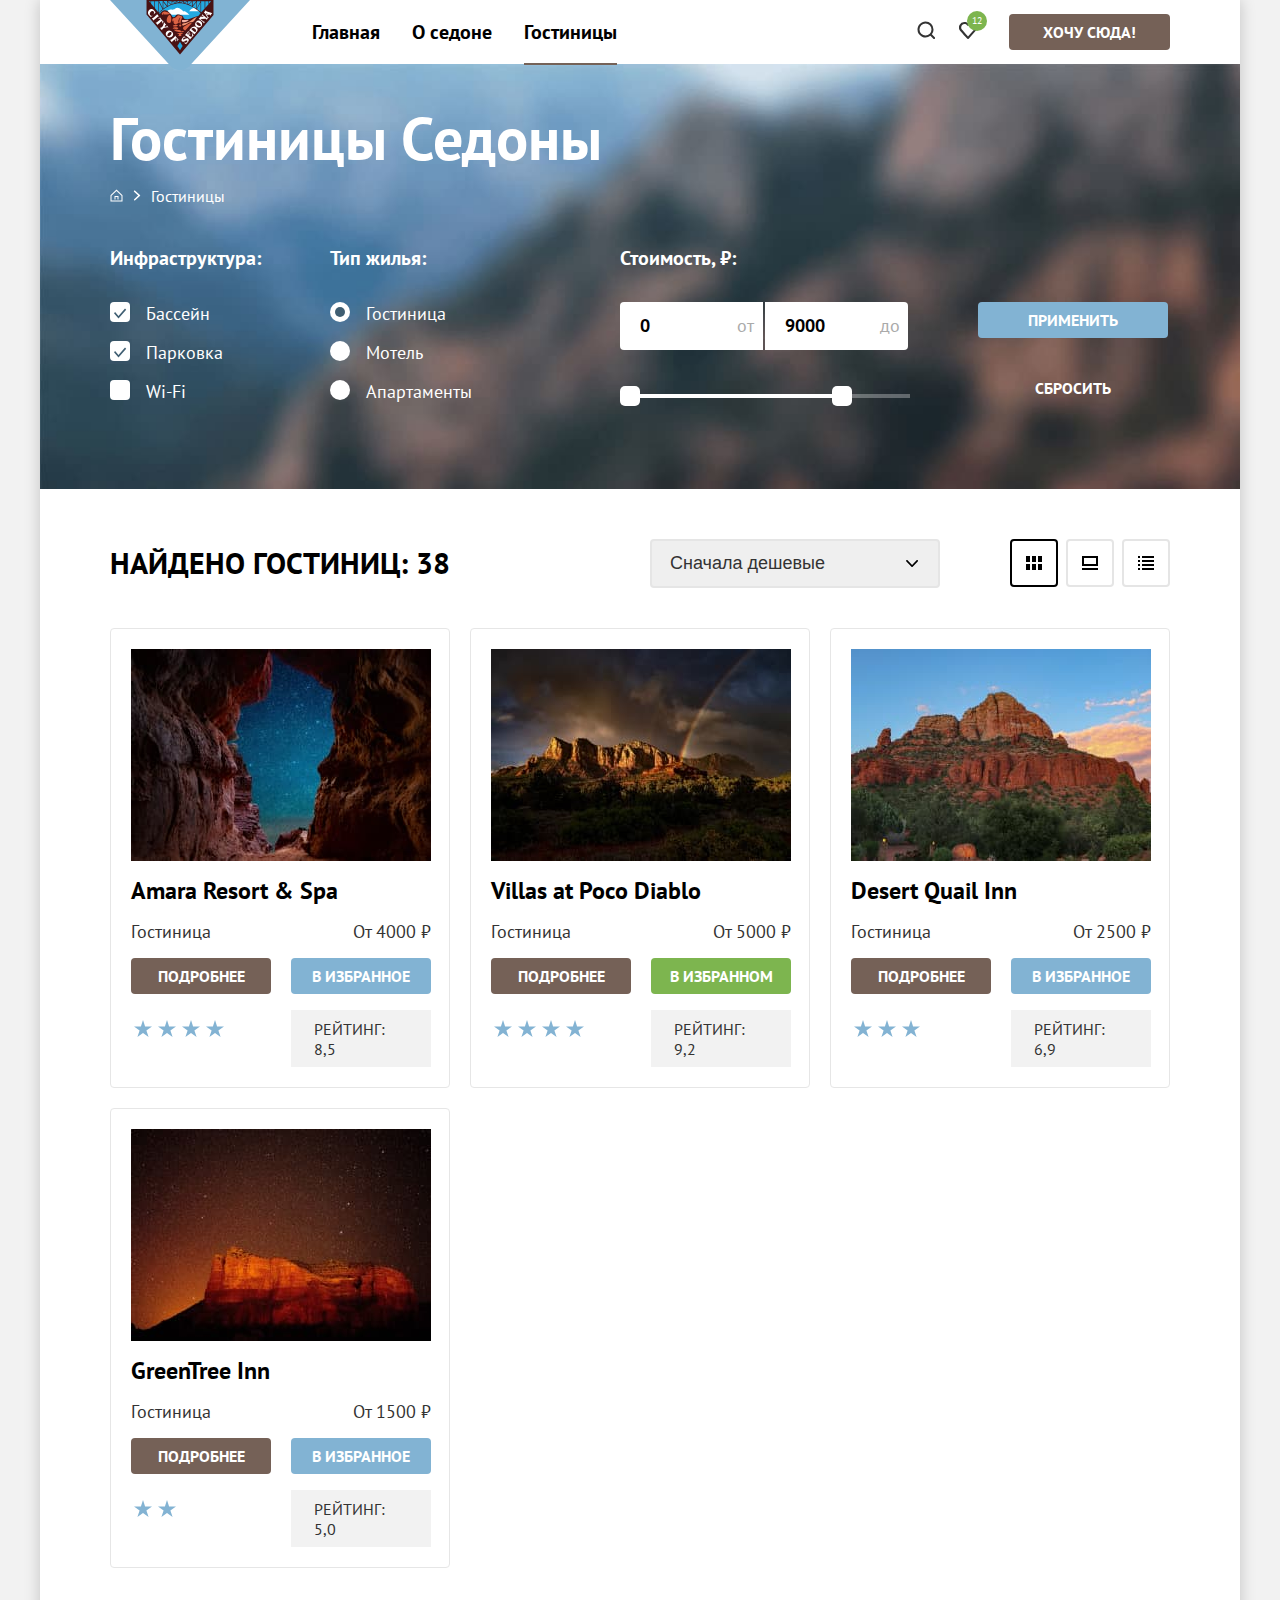
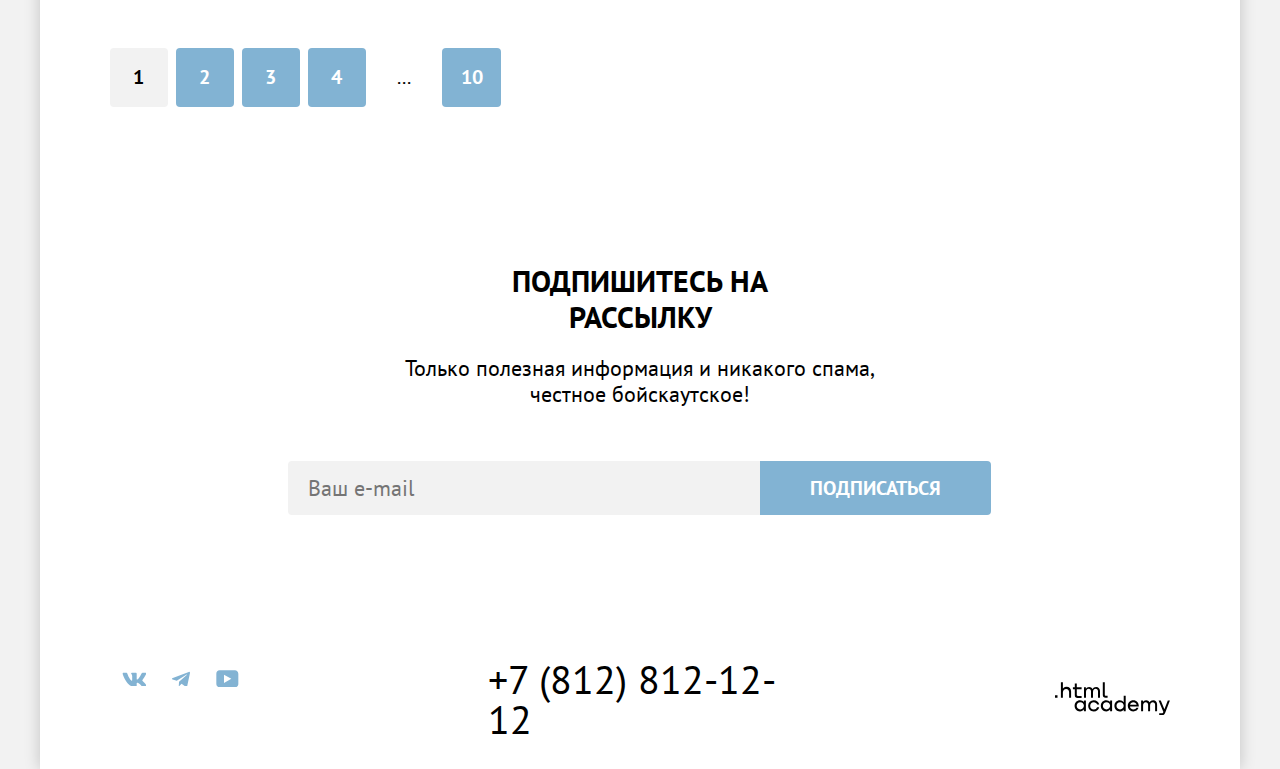
==== commit a8bcfc3a: "Merge pull request #8 from Natyyys/master" ====
--- a/catalog.html
+++ b/catalog.html
@@ -26,26 +26,32 @@
       </ul>
     </nav>
 
-      <ul class="navigation-user-list">
-        <li class="navigation-user-item">
-          <a class="navigation-user-link" href="#">
-            <span class="visually-hidden">
-              Поиск
-            </span>
-          </a>
-        </li>
-        <li class="navigation-user-item">
-          <a class="navigation-user-link" href="#">
-            <span class="visually-hidden">Избранное</span>
-            <span class="navigation-favourites">12</span>
-          </a>
-        </li>
-        <li class="navigation-user-item">
-          <a class="button button-navigation-user-item button-small" href="#">
-              Хочу сюда!
-          </a>
-        </li>
-      </ul>
+    <ul class="navigation-user-list">
+      <li class="navigation-user-item">
+        <a class="navigation-user-link" href="#">
+          <svg aria-hidden="true" focusable="false" width="18" height="18" fill="currentColor" xmlns="http://www.w3.org/2000/svg">
+            <path d="m18.5 17-3.7-3.67c1-1.3 1.7-2.98 1.7-4.87A8 8 0 0 0 8.5.5C4.1.5.5 4.18.5 8.56a8 8 0 0 0 12.9 6.26l3.7 3.68 1.4-1.5Zm-10-2.48a6 6 0 0 1-6-5.96 6 6 0 0 1 12 0 6 6 0 0 1-6 5.96Z"/>
+          </svg>
+          <span class="visually-hidden">
+            Поиск
+          </span>
+        </a>
+      </li>
+      <li class="navigation-user-item">
+        <a class="navigation-user-link" href="#">
+          <svg aria-hidden="true" focusable="false" width="18" height="17" fill="currentColor" xmlns="http://www.w3.org/2000/svg">
+            <path d="M8.9 17a.9.9 0 0 1-.8-.4c-5.4-6.1-6.7-7.5-7-7.9A5.4 5.4 0 0 1 5.5 0C6.8 0 8 .5 9 1.3a5.46 5.46 0 0 1 9 4.1c0 1.3-.5 2.5-1.3 3.4l-7 7.9c-.2.2-.4.3-.8.3Zm-6-9.5c.3.4 3.5 4 6.1 6.9l6.2-7c.5-.5.7-1.2.7-2 0-1.8-1.5-3.3-3.3-3.3-1 0-2 .5-2.7 1.3-.3.3-.6.4-.9.4-.3 0-.6-.2-.8-.4-.7-.8-1.7-1.3-2.7-1.3-1.8 0-3.3 1.5-3.3 3.3-.1.9.3 1.6.7 2.1-.1 0-.1 0 0 0Z"/>
+          </svg>
+          <span class="visually-hidden">Избранное</span>
+          <span class="navigation-favourites">12</span>
+        </a>
+      </li>
+      <li class="navigation-user-item">
+        <a class="button button-navigation-user-item button-small" href="#">
+            Хочу сюда!
+        </a>
+      </li>
+    </ul>
   </header>
 
   <main class="main-container">
@@ -53,7 +59,7 @@
     <h1 class="inner-title">Гостиницы Седоны</h1>
     <ul class="breadcrumbs">
       <li class="breadcrumbs-item">
-        <a class="breadcrumbs-link breadcrumbs-link-icon" href="index.html">
+        <a class="breadcrumbs-link" href="index.html">
           <svg class="breadcrumbs-icon" width="13" height="13" aria-hidden="true" focusable="false" fill="currentColor" xmlns="http://www.w3.org/2000/svg">
             <path d="m6.5.5-6 5.8v6.2h12V6.3L6.5.5Zm5 11h-10V6.7l5-4.8 5 4.8v4.8Z"/><path d="M4.5 10.5h1V8h2v2.5h1V7h-4v3.5Z"/>
           </svg>
@@ -74,20 +80,23 @@
           <ul class="catalog-filter-list">
             <li class="catalog-filter-item">
               <label class="control">
-              <input class="control-input" type="checkbox" name="swimming_pool" checked>
-              Бассейн
-              </label>
-            </li>
-            <li class="catalog-filter-item">
-              <label class="control">
-              <input type="checkbox" name="parking" checked>
-              Парковка
-              </label>
-            </li>
-            <li class="catalog-filter-item">
-              <label class="control">
-              <input type="checkbox" name="wi-fi">
-              Wi-Fi
+              <input class="visually-hidden control-input" type="checkbox" name="swimming_pool" checked>
+              <span class="control-mark"></span>
+              <span class="control-label">Бассейн</span>
+              </label>
+            </li>
+            <li class="catalog-filter-item">
+              <label class="control">
+              <input class="visually-hidden control-input" type="checkbox" name="parking" checked>
+              <span class="control-mark"></span>
+              <span class="control-label">Парковка</span>
+              </label>
+            </li>
+            <li class="catalog-filter-item">
+              <label class="control">
+              <input class="visually-hidden control-input" type="checkbox" name="wi-fi">
+              <span class="control-mark"></span>
+              <span class="control-label">Wi-Fi</span>
               </label>
             </li>
           </ul>
@@ -98,20 +107,23 @@
           <ul class="catalog-filter-list">
             <li class="catalog-filter-item">
               <label class="control">
-              <input type="radio" name="product-group" value="Hotel" checked>
-              Гостиница
-              </label>
-            </li>
-            <li class="catalog-filter-item">
-              <label class="control">
-              <input type="radio" name="product-group" value="Motel">
-              Мотель
-              </label>
-            </li>
-            <li class="catalog-filter-item">
-              <label class="control">
-              <input type="radio" name="product-group" value="apartments">
-              Апартаменты
+              <input class="visually-hidden control-input" type="radio" name="product-group" value="Hotel" checked>
+              <span class="control-mark"></span>
+              <span class="control-label">Гостиница</span>
+              </label>
+            </li>
+            <li class="catalog-filter-item">
+              <label class="control">
+              <input class="visually-hidden control-input" type="radio" name="product-group" value="Motel">
+              <span class="control-mark"></span>
+              <span class="control-label">Мотель</span>
+              </label>
+            </li>
+            <li class="catalog-filter-item">
+              <label class="control">
+              <input class="visually-hidden control-input" type="radio" name="product-group" value="apartments">
+              <span class="control-mark"></span>
+              <span class="control-label">Апартаменты</span>
               </label>
             </li>
           </ul>
@@ -122,11 +134,11 @@
           <div class="filter-price">
           <label class="control-number">
             <input class="number-input number-input-left" type="number" name="min-price" value="0">
-            <span class="price-from">от</span>
+            <span class="number-input-label">от</span>
           </label>
           <label class="control-number">
             <input class="number-input number-input-right" type="number" name="max-price" value="9000">
-            <span class="price-to">до</span>
+            <span class="number-input-label">до</span>
           </label>
           </div>
 
--- a/styles/styles.css
+++ b/styles/styles.css
@@ -20,7 +20,7 @@
 
 body {
   margin: 0;
-  min-height: 100%;
+  height: 100%;
   font-family: "PT Sans", sans-serif;
   font-size: 22px;
   line-height: 26px;
@@ -44,11 +44,13 @@
   margin-right: auto;
   background-color: #FFFFFF;
   width: 1200px;
+  box-shadow: 0 0 15px 0 rgba(0, 0, 0, 0.2);
 }
 
 .page-box {
   display: flex;
   flex-direction: column;
+  min-height: 100%;
 }
 
 .page-header {
@@ -69,14 +71,6 @@
   z-index: 1;
 }
 
-.navigation-item {
-  margin-right: 32px;
-}
-
-.navigation-link-curret {
-  border-bottom: 2px solid #756257;
-}
-
 .navigation-link {
   display: block;
   font-size: 20px;
@@ -84,7 +78,22 @@
   font-weight: 700;
   color: #000000;
   text-decoration: none;
-  padding: 20px 0;
+  padding: 20px 16px;
+}
+
+.navigation-link-curret {
+  position: relative;
+}
+
+.navigation-link-curret::after {
+  position: absolute;
+  content: "";
+  right: 16px;
+  left: 16px;
+  bottom: -1px;
+  height: 2px;
+  background-color: #756257;
+  z-index: 1;
 }
 
 .navigation-list {
@@ -102,20 +111,6 @@
   margin-left: auto;
   padding: 0;
   list-style: none;
-}
-
-.navigation-user-list .navigation-user-item:nth-child(1) {
-  background-image: url("../images/header/loupe.svg");
-  background-repeat: no-repeat;
-  background-position: center;
-  padding: 0 10px;
-}
-
-.navigation-user-list .navigation-user-item:nth-child(2) {
-  background-image: url("../images/header/heart.svg");
-  background-repeat: no-repeat;
-  background-position: center;
-  padding: 0 10px;
 }
 
 .navigation-user-link {
@@ -123,28 +118,29 @@
   display: block;
   font-size: 20px;
   line-height: 24px;
-  font-weight: 700;
   color: inherit;
   text-decoration: none;
-  padding: 23px 12px;
+  padding: 20px 12px;
 }
 
 .navigation-favourites {
   display: flex;
   color: #FFFFFF;
   font-size: 10px;
-  font-weight: 400;
   justify-content: center;
   align-items: center;
-
   position: absolute;
-  bottom: 0;
-  left: 0;
+  top: 11px;
+  right: 2px;
   width: 20px;
   height: 20px;
   background-color: #7DB54F;
-  border-radius: 10px;
-  transform: translate(10px, -15px);
+  border-radius: 50%;
+}
+
+.navigation-user-link:hover svg,
+.navigation-user-link:focus svg {
+ fill: #756157;
 }
 
 .header-logo {
@@ -166,6 +162,10 @@
   border-radius: 4px;
 }
 
+button[disabled]:hover {
+  background-color: #E5E5E5;
+}
+
 .button:hover,
 .button:focus {
   background-color: #615048;
@@ -173,6 +173,10 @@
 
 .button:active {
   color: rgba(255, 255, 255, 0.3)
+}
+
+.button:disabled {
+  background-color: #E5E5E5;
 }
 
 .button-small {
@@ -199,11 +203,18 @@
   background-repeat: no-repeat;
   background-position: center;
   padding: 51px 371px 82px 371px;
-}
-
-.main-divider {
+  position: relative;
+}
+
+.main-index-promo::after {
   position: absolute;
-  transform: translate(-828px, 384px);
+  content: "";
+  width: 100%;
+  height: 57px;
+  left: 0;
+  bottom: 0;
+  background-image: url("../images/divider.svg");
+  background-repeat: no-repeat;
 }
 
 /*Преимущества и услуги*/
@@ -243,28 +254,24 @@
   line-height: 28px;
   text-transform: uppercase;
   margin: 0;
-  margin-bottom: 62px;
-  position: relative;
-}
-
-.advantages-title-photo::after {
-  content: "";
-  position: absolute;
-  top: 86px;
-  left: 85px;
-  width: 60px;
-  border-bottom: 2px solid rgba(255, 255, 255, 0.3);
+  margin-bottom: 30px;
 }
 
 .advantages-title::after {
   content: "";
-  position: absolute;
+  display: block;
+  margin: 0 auto;
+  margin-top: 30px;
   top: 86px;
   left: 85px;
   width: 60px;
   border-bottom: 2px solid rgba(0, 0, 0, 0.3);
 }
 
+.advantages-title-photo::after {
+  border-bottom: 2px solid rgba(255, 255, 255, 0.3);
+}
+
 .advantages-item {
   color: #000000;
   background-color: rgba(131, 179, 211, 0.12);
@@ -343,24 +350,15 @@
 }
 
 .services-hotel {
-  background-image: url("../images/house.svg");
-  background-repeat: no-repeat;
-  background-size: 75px 74px;
-  background-position: top;
+  background-image: url("../images/home.svg");
 }
 
 .services-food {
   background-image: url("../images/food.svg");
-  background-repeat: no-repeat;
-  background-size: 74px 70px;
-  background-position: top;
 }
 
 .services-souvenirs {
   background-image: url("../images/souvenir.svg");
-  background-repeat: no-repeat;
-  background-size: 64px 76px;
-  background-position: top;
 }
 
 .services-item-title {
@@ -372,6 +370,10 @@
   padding-top: 102px;
   padding-bottom: 30px;
   margin: 0;
+
+  background-repeat: no-repeat;
+  background-size: 75px 76px;
+  background-position: top;
 }
 
 .services-item-text {
@@ -389,10 +391,6 @@
 .hotel-search {
   text-align: center;
   padding-bottom: 96px;
-}
-
-.services-hotel {
-  position: relative;
 }
 
 .hotel-search-title {
@@ -446,8 +444,6 @@
  width: 704px;
 }
 
-
-
 .field {
   font-size: 18px;;
   line-height: 24px;
@@ -489,20 +485,20 @@
   list-style: none;
 }
 
-.footer-social-item {
+.footer-icon {
+  margin: auto;
+  fill: #83B3D3;
+}
+
+.social-button {
+  display: flex;
+  justify-content: center;
+  align-items: center;
   width: 47px;
   height: 40px;
-  position: relative;
-}
-
-.footer-icon {
-  position: absolute;
-  top: 0;
-  right: 0;
-  bottom: 0;
-  left: 0;
-  margin: auto;
-  fill: #83B3D3;
+  background-repeat: no-repeat;
+  background-position: center;
+  box-sizing: border-box;
 }
 
 .social-button:hover svg {
@@ -522,26 +518,26 @@
   text-decoration: none;
 }
 
-.footer-contacts-phone:hover {
+.footer-contacts-phone:hover,
+.navigation-link:hover,
+.footer-contacts-phone:focus,
+.navigation-link:focus {
   color: #756157;
 }
 
-.footer-contacts-phone:active {
+.footer-contacts-phone:active,
+.navigation-link:active {
   color: rgba(117, 97, 87, 0.3);
 }
 
 .htmlacademy-link {
-  position: relative;
-  width: 156px;
+  display: flex;
+  align-items: center;
+  background-position: center;
+  box-sizing: border-box;
 }
 
 .htmlacademy-icon {
-  position: absolute;
-  top: 0;
-  right: 0;
-  bottom: 0;
-  left: 0;
-  margin: auto;
   fill: #000000;
 }
 
@@ -591,9 +587,9 @@
 .breadcrumbs-link {
   display: flex;
   font-size: 16px;
-  line-height: 21px;
-  margin-right: 33px;
-  position: relative;
+  padding-right: 10px;
+  align-items: center;
+  height: 21px;
 }
 
 .breadcrumbs-link:hover {
@@ -605,14 +601,8 @@
 }
 
 .breadcrumbs-icon {
-  position: absolute;
-  top: 0;
-  right: 0;
-  bottom: 0;
-  left: 0;
-  margin: auto;
+  margin-right: auto;
   fill: #FFFFFF;
-  box-sizing: border-box;
 }
 
 .breadcrumbs-link:hover svg {
@@ -623,15 +613,20 @@
   fill: rgba(255, 255, 255, 0.3);
 }
 
-.breadcrumbs-link-icon::after {
+.breadcrumbs-item {
+  display: flex;
+  justify-content: center;
+  align-items: center;
+}
+
+.breadcrumbs-item + li::before {
+  background-image: url("../images/arrow-right.svg");
+  background-repeat: no-repeat;
+  background-position: center;
   content: "";
   width: 8px;
-  height: 20px;
-  display: block;
-  background-image: url("../images/arrow-right.svg");
-  background-position: center;
-  background-repeat: no-repeat;
-  transform: translateX(23px);
+  height: 21px;
+  margin-right: 10px;
 }
 
 .catalog-filter {
@@ -644,6 +639,7 @@
   padding: 0;
   margin: 0;
   margin-right: 70px;
+  margin-bottom: 16px;
 }
 
 .catalog-filter-price {
@@ -669,11 +665,71 @@
   padding-top: 16px;
 }
 
+.control {
+  position: relative;
+  display: flex;
+  flex-wrap: nowrap;
+}
+
+.control-mark {
+  margin-right: 16px;
+  left: 0;
+  width: 20px;
+  height: 20px;
+  background-color: #FFFFFF;
+  border-radius: 4px;
+}
+
+.control:hover .control-mark {
+  background-color: rgba(255, 255, 255, 0.6);
+}
+
+.control:focus-within .control-mark {
+  outline: 3px solid #83B3D3;
+}
+
+.control:active .control-mark {
+  background-color: rgba(255, 255, 255, 0.3);
+}
+
+.control-label:hover {
+  color: rgba(255, 255, 255, 0.6);
+}
+
+.control-label:active {
+  color: rgba(255, 255, 255, 0.3);
+}
+
+.control-input[type="checkbox"]:checked + .control-mark::after {
+  position: absolute;
+  top: 6px;
+  left: 4px;
+  width: 13px;
+  height: 12px;
+  background-image: url("../images/checkmark.svg");
+  background-repeat: no-repeat;
+  content: "";
+}
+
+.control-input[type="radio"] + .control-mark {
+  border-radius: 50%;
+}
+
+.control-input[type="radio"]:checked + .control-mark::before {
+  position: absolute;
+  top: 5px;
+  left: 5px;
+  width: 10px;
+  height: 10px;
+  background-color: #3F5E72;
+  border-radius: 50%;
+  content: "";
+}
+
 .filter-price {
   display: flex;
   padding-top: 16px;
-  padding-bottom: 48px;
-  position: relative;
+  margin-bottom: 44px;
 }
 
 .number-input {
@@ -681,38 +737,50 @@
   line-height: 24px;
   font-weight: 700;
   font-family: inherit;
-  max-width: 121px;
-  padding: 12px 0 12px 20px;
+  width: 143px;
+  padding: 12px 40px 12px 20px;
   margin-right: 2px;
   border: none;
+  box-sizing: border-box;
+}
+
+.number-input:focus {
+  outline: 3px solid #83B3D3;
+}
+
+.number-input:active {
+  outline: 2px solid #000000;
 }
 
 .number-input-left {
   border-radius: 4px 0 0 4px;
 }
 
+.number-input-left::-webkit-inner-spin-button,
+.number-input-right::-webkit-inner-spin-button {
+  appearance: none;
+  margin: 0;
+}
+
 .number-input-right {
   border-radius: 0 4px 4px 0;
 }
 
-.price-from {
-  color: rgb(170, 170, 170);
+.filter-price label {
+  position: relative;
+}
+
+.filter-price span {
+  position: absolute;
+  content: "";
   font-size: 18px;
   line-height: 24px;
-  font-family: inherit;
-  font-weight: 400;
-  position: absolute;
-  transform: translate(-35px, 10px);
-}
-
-.price-to {
   color: rgb(170, 170, 170);
-  font-size: 18px;
-  line-height: 24px;
-  font-family: inherit;
-  font-weight: 400;
-  position: absolute;
-  transform: translate(-35px, 10px);
+  z-index: 1;
+  top: 12px;
+  right: 20px;
+  transform: translateX(50%);
+
 }
 
 /*Range*/
@@ -738,7 +806,6 @@
   background-color: #FFFFFF;
   border-radius: 5px;
   border: 0 solid #FFFFFF;
-  cursor: pointer;
 }
 
 .range-toggle:focus {
@@ -795,6 +862,7 @@
 .button-reset:focus {
   border: 3px solid #83B3D3;
   background-color: transparent;
+  outline: none;
 }
 
 .botton-reset:active {
@@ -848,6 +916,11 @@
   outline: none;
 }
 
+.select-control:disabled {
+  border-color: rgba(0, 0, 0, 0.3);
+  color: rgba(0, 0, 0, 0.3);
+}
+
 .card-toggle {
   display: flex;
   box-sizing: border-box;
@@ -865,14 +938,17 @@
 
 .card-toggle:hover {
   border-color: #000000;
+  outline: none;
 }
 
 .card-toggle:focus {
   border-color: #68A2CA;
+  outline: none;
 }
 
 .card-toggle:active {
   border-color: #000000;
+  outline: none;
 }
 
 .button-light {
@@ -1068,3 +1144,356 @@
 .page-main-text-catalog {
   color: #333333;
 }
+
+
+/*Модальное окно*/
+
+.modal-container {
+  position: fixed;
+  top: 0;
+  left: 0;
+  display: flex;
+  width: 100%;
+  height: 100%;
+  background-color: rgba(242, 242, 242, 0.8);
+  z-index: 1;
+}
+
+/*.modal-container-close {
+  display: none;
+}*/
+
+.modal {
+  position: relative;
+  margin: auto;
+  padding: 64px 70px;
+  background-color: #ffffff;
+  box-shadow: 0px 25px 50px rgba(0, 0, 0, 0.15);
+  border-radius: 30px;
+}
+
+.modal-title {
+  margin-top: 0;
+  margin-bottom: 64px;
+  text-transform:uppercase;
+}
+
+.modal-search {
+  width: 577px;
+}
+
+.modal-close-button {
+  position: absolute;
+  top: 64px;
+  right: 52px;
+  padding: 0;
+  width: 52px;
+  height: 52px;
+  border-radius: 50%;
+  background-color: #F2F2F2;
+  border: none;
+  background-image: url(../images/modal/close.svg);
+  background-repeat: no-repeat;
+  background-position: center;
+}
+
+.modal-close-button:not(:disabled):hover {
+  background-color: #E6E6E6;
+}
+
+.modal-close-button:focus {
+  background-color: #E6E6E6;
+  outline: 3px solid #83B3D3;
+}
+
+.modal-close-button:not(:disabled):active {
+  opacity: 0.4;
+  background-color: #E6E6E6;
+}
+
+.modal-close-button:disabled {
+  opacity: 0.2;
+}
+
+.field-date {
+  margin-bottom: 23px;
+}
+
+.search-label {
+  color: #000000;
+  font-weight: 700;
+  font-size: 20px;
+  line-height: 24px;
+  text-transform: capitalize;
+  display: flex;
+  justify-content: space-between;
+  align-items: center;
+  margin-bottom: 4px;
+}
+
+.search-input {
+  font-family: inherit;
+  line-height: 24px;
+  font-weight: 700;
+  font-size: 18px;
+  color: #000000;
+  padding: 12px 20px;
+  background-color: #F2F2F2;
+  border-radius: 4px;
+  border: none;
+  width: 400px;
+}
+
+.search-input-date {
+  background-image: url(../images/modal/calendar.svg);
+  background-repeat: no-repeat;
+  background-position: right 20px center;
+}
+
+.search-input:not(:disabled):hover {
+  color: rgba(0,0,0,0.6);
+  background-color: #E6E6E6;
+}
+
+.search-input:focus {
+  outline: 2px solid #000000;
+  background-color: #FFFFFF;
+  color: #000000;
+}
+
+.search-input:disabled {
+  opacity: 0.3;
+}
+
+.date-message {
+  font-size: 16px;
+  margin:  0;
+  margin-left: auto;
+  max-width: 420px;
+}
+
+.date-error {
+  color: #FF5757;
+}
+
+.field-number {
+  margin-bottom: 48px;
+  display: flex;
+  justify-content: space-between;
+  align-items: center;
+}
+
+.field-number-wrapper {
+  display: flex;
+  align-items: center;
+  flex-wrap: wrap;
+}
+
+.counter-wrapper {
+  display: flex;
+}
+
+.label-number-adults,
+.label-number-children
+{
+  display: inline;
+}
+
+.label-number-adults {
+  margin-right: 46px;
+}
+
+.label-number-children {
+  margin-right: 56px;
+}
+
+.search-input-number {
+  line-height: 20px;
+  padding: 14px 0;
+  text-align: center;
+  width: 30px;
+  appearance: textfield;
+  border-radius: 0;
+  outline-offset: -2px;
+}
+
+.search-input-number::-webkit-outer-spin-button,
+.search-input-number::-webkit-inner-spin-button {
+appearance: none;
+margin: 0;
+}
+
+.button-counter {
+  width: 40px;
+  height: 48px;
+  background-color: #F2F2F2;
+  border: none;
+  background-repeat: no-repeat;
+  background-position: center;
+  position: relative;
+}
+
+.button-counter:focus::after {
+  content: "";
+  width: 20px;
+  height: 20px;
+  border: 3px solid #82B3D3;
+  border-radius: 4px;
+  position: absolute;
+  left: 0;
+  top: 0;
+  right: 0;
+  bottom: 0;
+  margin: auto;
+}
+
+.button-counter:focus {
+  outline: none;
+}
+
+.button-counter:disabled {
+  opacity: 0.4;;
+}
+
+.button-plus {
+  border-top-right-radius: 4px;
+  border-bottom-right-radius: 4px;
+}
+
+.button-counter::before {
+  content:"";
+  width: 20px;
+  height: 20px;
+  background-position: center;
+  background-repeat: no-repeat;
+  opacity: 0.2;
+  position: absolute;
+  left: 0;
+  top: 0;
+  right: 0;
+  bottom: 0;
+  margin: auto;
+}
+
+
+.button-plus::before {
+  background-image: url(../images/modal/plus.svg);
+}
+
+.button-counter:not(:disabled):hover::before,
+.button-counter:focus::before {
+  opacity: 1;
+}
+
+.button-counter:not(:disabled):active::before {
+  opacity: 0.2;
+}
+
+.button-minus {
+  border-top-left-radius: 4px;
+  border-bottom-left-radius: 4px;
+}
+
+.button-minus::before {
+  background-image: url(../images/modal/minus.svg);
+}
+
+.button-search {
+  font-size: 20px;
+  line-height: 24px;
+  background-color: #83B3D3;
+  width: 100%;
+  padding-top: 18px;
+  padding-bottom: 18px;
+  border-radius: 10px;
+  border: none;
+}
+
+.button-search:not(:disabled):hover,
+.button-search:focus {
+  background-color: #68A2CA;
+}
+
+.button-search:not(:disabled):active {
+  background-color: #68A2CA;
+  color: rgba(255,255,255,0.3);
+}
+
+.button-search:disabled {
+  opacity: 0.3;
+}
+
+.search-label-icon {
+  position: relative;
+  padding-right: 26px;
+}
+
+.tooltip {
+  position: absolute;
+  width: 26px;
+  height: 26px;
+  right: 45px;
+}
+
+.tooltip-toggle {
+  width: 26px;
+  height:  26px;
+  border: none;
+  background-image: url(../images/modal/info.svg);
+  background-repeat: no-repeat;
+  background-position: center;
+  border-radius: 50%;
+  background-color: #83B3D3;
+  padding: 0;
+  margin: 0;
+  display: block;
+}
+
+.tooltip-toggle:not(:disabled):hover {
+  background-color: #68A2CA;
+}
+
+.tooltip-toggle:not(:disabled):active {
+  background-color: #82B3D3;
+}
+
+.tooltip-toggle:disabled {
+  opacity: 0.3;
+}
+
+.tooltip-text {
+  width: 216px;
+  color: #FFFFFF;
+  font-weight: 400;
+  font-size: 16px;
+  line-height: 20px;
+  text-transform: none;
+  padding: 15px 18px 18px 22px;
+  background-color: #333333;
+  box-shadow: 0px 15px 30px rgba(0, 0, 0, 0.3);
+  border-radius: 10px;
+  display: block;
+  position: absolute;
+  top: 40px;
+  left: 50%;
+  transform: translateX(-50%);
+  display: none;
+  z-index: 1;
+}
+
+.tooltip-text::before {
+  content: "";
+  width: 19px;
+  height: 9px;
+  position: absolute;
+  background-image: url(../images/modal/tooltip-arrow.svg);
+  bottom: 100%;
+  left: 0;
+  right: 0;
+  margin: auto;
+}
+
+.tooltip-toggle:not(:disabled):hover + .tooltip-text,
+.tooltip-toggle:not(:disabled):focus + .tooltip-text {
+  display: block;
+}
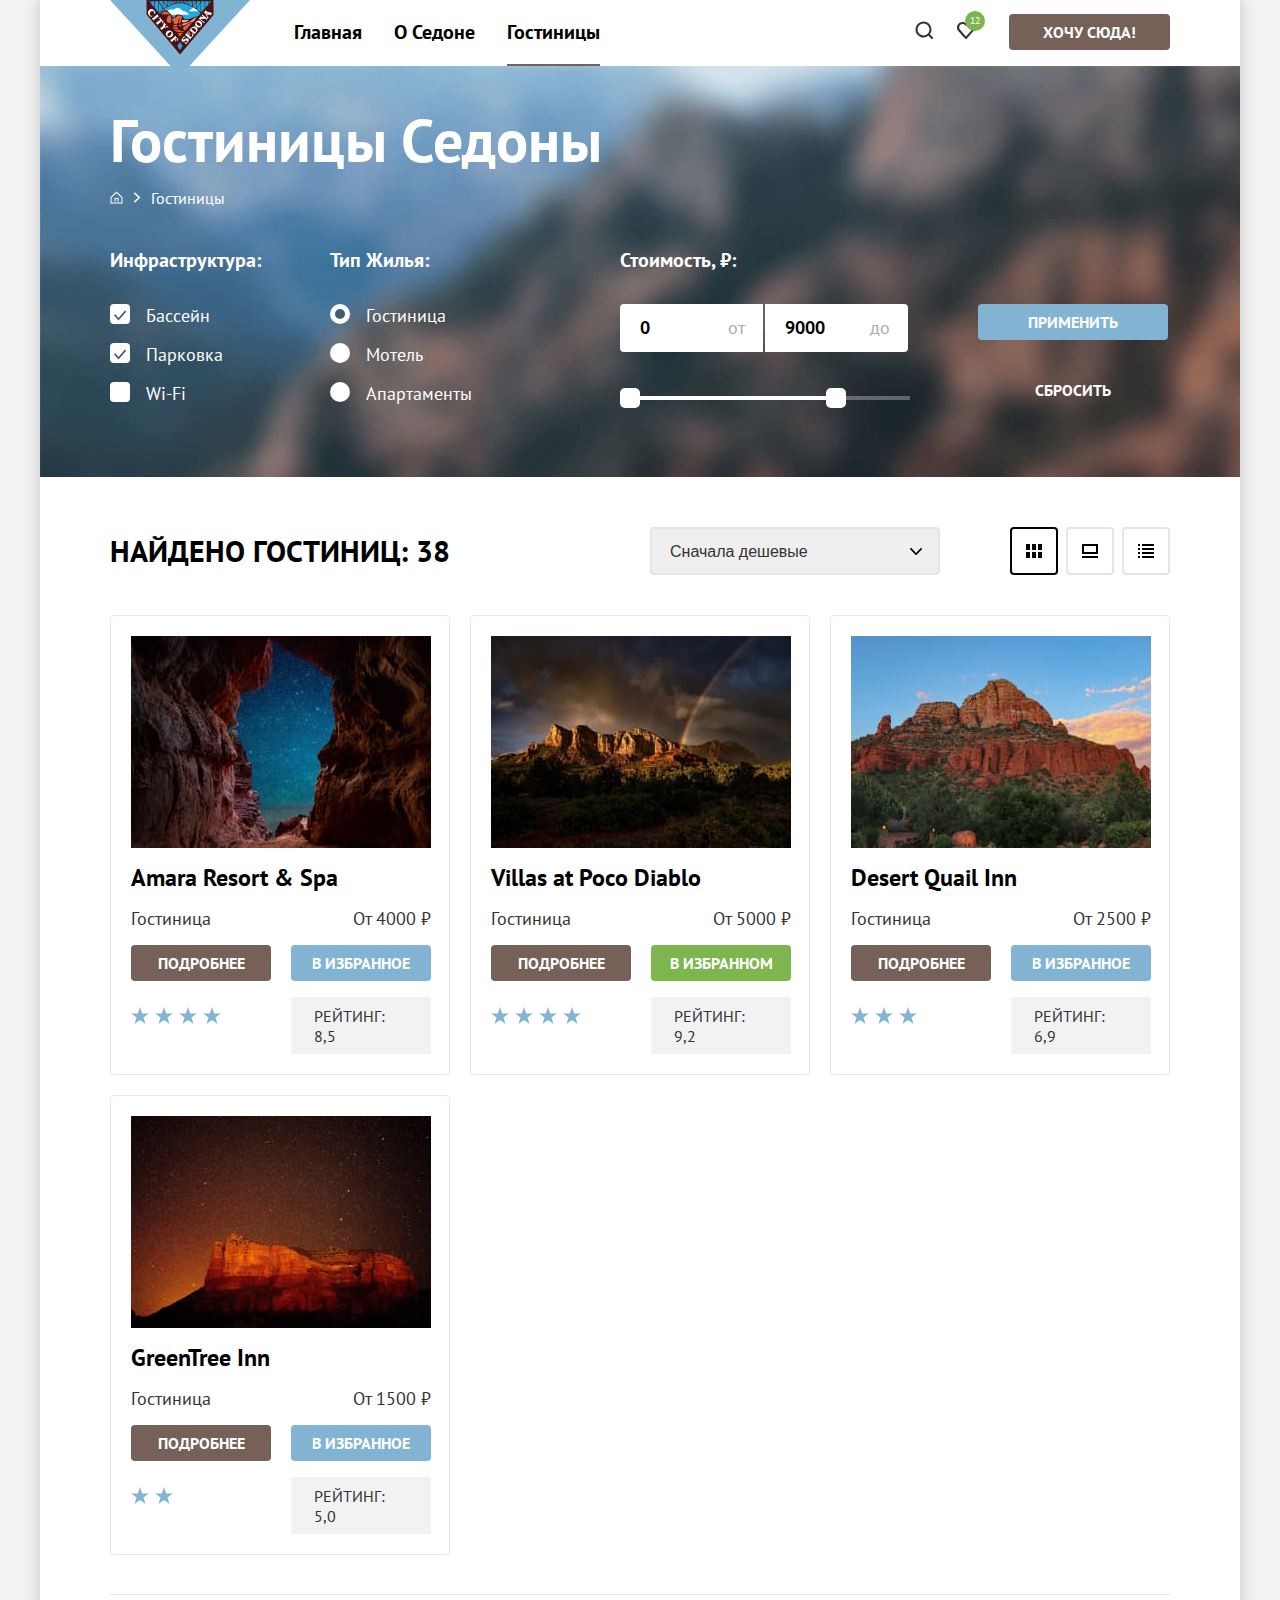
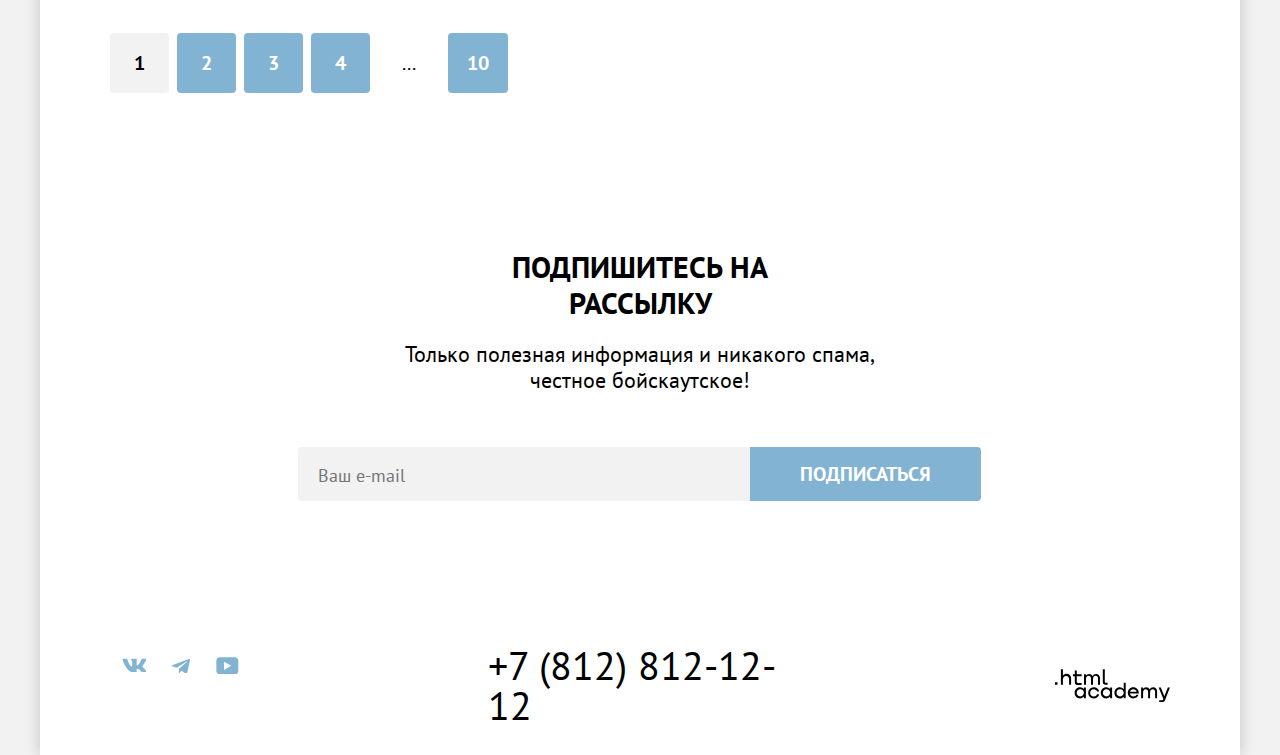
==== commit 79294bfa: "Корректировка по Pixel Perfect всех страниц, меняет оформление модального окна" ====
--- a/catalog.html
+++ b/catalog.html
@@ -18,7 +18,7 @@
           <a class="navigation-link" href="index.html">Главная</a>
         </li>
         <li class="navigation-item">
-          <a class="navigation-link" href="#">О седоне</a>
+          <a class="navigation-link" href="#">О Седоне</a>
         </li>
         <li class="navigation-item">
           <a class="navigation-link navigation-link-curret" href="catalog.html">Гостиницы</a>
@@ -103,7 +103,7 @@
         </fieldset>
 
         <fieldset class="catalog-filtr-group">
-          <legend class="catalog-filter-title">Тип жилья:</legend>
+          <legend class="catalog-filter-title">Тип Жилья:</legend>
           <ul class="catalog-filter-list">
             <li class="catalog-filter-item">
               <label class="control">
@@ -143,7 +143,7 @@
           </div>
 
           <div class="range">
-            <div class="range-bar" style="left: 0; right: 20%;">
+            <div class="range-bar" style="left: 0; right: 22%;">
               <button type="button" class="range-toggle toggle-min">
               </button>
               <button type="button" class="range-toggle toggle-max">
--- a/styles/styles.css
+++ b/styles/styles.css
@@ -44,13 +44,13 @@
   margin-right: auto;
   background-color: #FFFFFF;
   width: 1200px;
-  box-shadow: 0 0 15px 0 rgba(0, 0, 0, 0.2);
 }
 
 .page-box {
   display: flex;
   flex-direction: column;
   min-height: 100%;
+  box-shadow: 0 0 15px 0 rgba(0, 0, 0, 0.2);
 }
 
 .page-header {
@@ -66,9 +66,13 @@
 /*Навигация*/
 
 .navigation-logo {
-  margin-right: 46px;
+  margin-right: 44px;
   margin-bottom: -6px;
   z-index: 1;
+}
+
+.navigation-item {
+  margin-right: 32px;
 }
 
 .navigation-link {
@@ -78,22 +82,11 @@
   font-weight: 700;
   color: #000000;
   text-decoration: none;
-  padding: 20px 16px;
+  padding: 20px 0;
 }
 
 .navigation-link-curret {
-  position: relative;
-}
-
-.navigation-link-curret::after {
-  position: absolute;
-  content: "";
-  right: 16px;
-  left: 16px;
-  bottom: -1px;
-  height: 2px;
-  background-color: #756257;
-  z-index: 1;
+  border-bottom: 2px solid #756257;
 }
 
 .navigation-list {
@@ -139,7 +132,7 @@
 }
 
 .navigation-user-link:hover svg,
-.navigation-user-link:focus svg {
+.navigation-user-link:focus svg, {
  fill: #756157;
 }
 
@@ -193,7 +186,7 @@
 }
 
 .button-navigation-user-item {
-  margin: 14px 0 14px 20px;
+  margin: 14px 0 14px 22px;
 }
 
 .main-index-promo {
@@ -202,7 +195,7 @@
   background-size: cover;
   background-repeat: no-repeat;
   background-position: center;
-  padding: 51px 371px 82px 371px;
+  padding: 51px 371px 75px 371px;
   position: relative;
 }
 
@@ -236,7 +229,7 @@
 
 .advantages-text {
   margin: 0;
-  margin-bottom: 69px;
+  margin-bottom: 90px;
   padding: 0 200px;
 }
 
@@ -269,7 +262,7 @@
 }
 
 .advantages-title-photo::after {
-  border-bottom: 2px solid rgba(255, 255, 255, 0.3);
+  border-bottom-color: rgba(255, 255, 255, 0.3);
 }
 
 .advantages-item {
@@ -440,20 +433,44 @@
 
 .newsletter-form {
  display: flex;
- margin: 0 auto;
- width: 704px;
-}
+ margin-left: 258px;
+}
+
 
 .field {
-  font-size: 18px;;
-  line-height: 24px;
   font: inherit;
   color: #000000;
   background-color: #F2F2F2;
-  width: 452px;
+  width: 432px;
   padding: 14px 0 14px 20px;
   border-width: 0;
   border-radius: 4px 0 0 4px;
+}
+
+.field::placeholder {
+  font-size: 18px;
+  line-height: 24px;
+}
+
+.field:not(:disabled):hover {
+  background-color: #E6E6E6;
+}
+
+.field:focus {
+  background-color: #E6E6E6;
+  outline: 3px solid #83B3D3;
+  outline-offset: -3px;
+}
+
+.field:not(:placeholder-shown) {
+  background-color: #F2F2F2;
+  outline: 2px solid #000000;
+  outline-offset: -2px;
+}
+
+.field:disabled,
+.field:disabled::placeholder {
+  opacity: 0.5;
 }
 
 .newsletter-button {
@@ -552,7 +569,7 @@
 /*Catalog*/
 
 .filter-container {
-  padding: 35px 70px 70px;
+  padding: 35px 70px 56px 70px;
   color: #FFFFFF;
   background-color: #8abada;
   background-image: url("../images/filter.jpg");
@@ -744,12 +761,17 @@
   box-sizing: border-box;
 }
 
+.number-input:not(:disabled):hover {
+  background-color: #E6E6E6;
+}
+
 .number-input:focus {
+  background-color: #E6E6E6;
   outline: 3px solid #83B3D3;
 }
 
-.number-input:active {
-  outline: 2px solid #000000;
+.number-input:disabled {
+  opacity: 0.5;
 }
 
 .number-input-left {
@@ -777,10 +799,9 @@
   line-height: 24px;
   color: rgb(170, 170, 170);
   z-index: 1;
-  top: 12px;
+  top: 50%;
   right: 20px;
-  transform: translateX(50%);
-
+  transform: translateY(-50%);
 }
 
 /*Range*/
@@ -874,6 +895,7 @@
 .catalog-hotel-search {
   padding: 50px 70px 60px;
   background-color: #FFFFFF;
+  position: relative;
 }
 
 .results {
@@ -892,8 +914,7 @@
 }
 
 .select-control {
-  font-size: 18px;
-  line-height: 21px;
+  font-size: 16px;
   color: #333333;
   min-width: 290px;
   padding: 12px 0 12px 18px;
@@ -903,7 +924,7 @@
   appearance: none;
   background-image: url("../images/arrow-down.svg");
   background-repeat: no-repeat;
-  background-position: right 20px center;
+  background-position: right 16px center;
   padding-right: 40px;
 }
 
@@ -971,10 +992,11 @@
   flex-wrap: wrap;
   margin: 0 auto;
   padding: 0;
-  margin-bottom: 40px;
+  padding-bottom: 39px;
   justify-content: space-between;
   gap: 20px 0;
   list-style: none;
+  border-bottom: 1px solid #E6E6E6;
 }
 
 .hotel-card {
@@ -1059,7 +1081,7 @@
   height: 17px;
   display: block;
   background-image: url("../images/star.svg");
-  background-position: center;
+  background-position: left;
   background-repeat: no-repeat;
   padding: 10px 6px 10px 0;
 }
@@ -1077,7 +1099,7 @@
   display: flex;
   margin: 0;
   padding: 0;
-  padding-top: 40px;
+  padding-top: 38px;
   list-style: none;
 }
 
@@ -1094,12 +1116,12 @@
   background-color: #82B3D3;
   text-decoration: none;
   display: block;
-  padding: 11.36px 23.45px;
+  padding: 12px 24px;
   border-radius: 4px;
 }
 
 .pagination-link-dual {
-  padding: 11.36px 18.45px;
+  padding: 12px 19px;
 }
 
 .ellipsis {
@@ -1192,10 +1214,8 @@
   border-radius: 50%;
   background-color: #F2F2F2;
   border: none;
-  background-image: url(../images/modal/close.svg);
-  background-repeat: no-repeat;
-  background-position: center;
-}
+}
+
 
 .modal-close-button:not(:disabled):hover {
   background-color: #E6E6E6;
@@ -1206,7 +1226,8 @@
   outline: 3px solid #83B3D3;
 }
 
-.modal-close-button:not(:disabled):active {
+.modal-close-button:not(:disabled):active,
+.modal-close-button svg:active {
   opacity: 0.4;
   background-color: #E6E6E6;
 }
@@ -1229,6 +1250,7 @@
   justify-content: space-between;
   align-items: center;
   margin-bottom: 4px;
+  position: relative;
 }
 
 .search-input {
@@ -1244,10 +1266,10 @@
   width: 400px;
 }
 
-.search-input-date {
-  background-image: url(../images/modal/calendar.svg);
-  background-repeat: no-repeat;
-  background-position: right 20px center;
+.input-calendar {
+  position: absolute;
+  right: 22px;
+  opacity: 0.6;
 }
 
 .search-input:not(:disabled):hover {
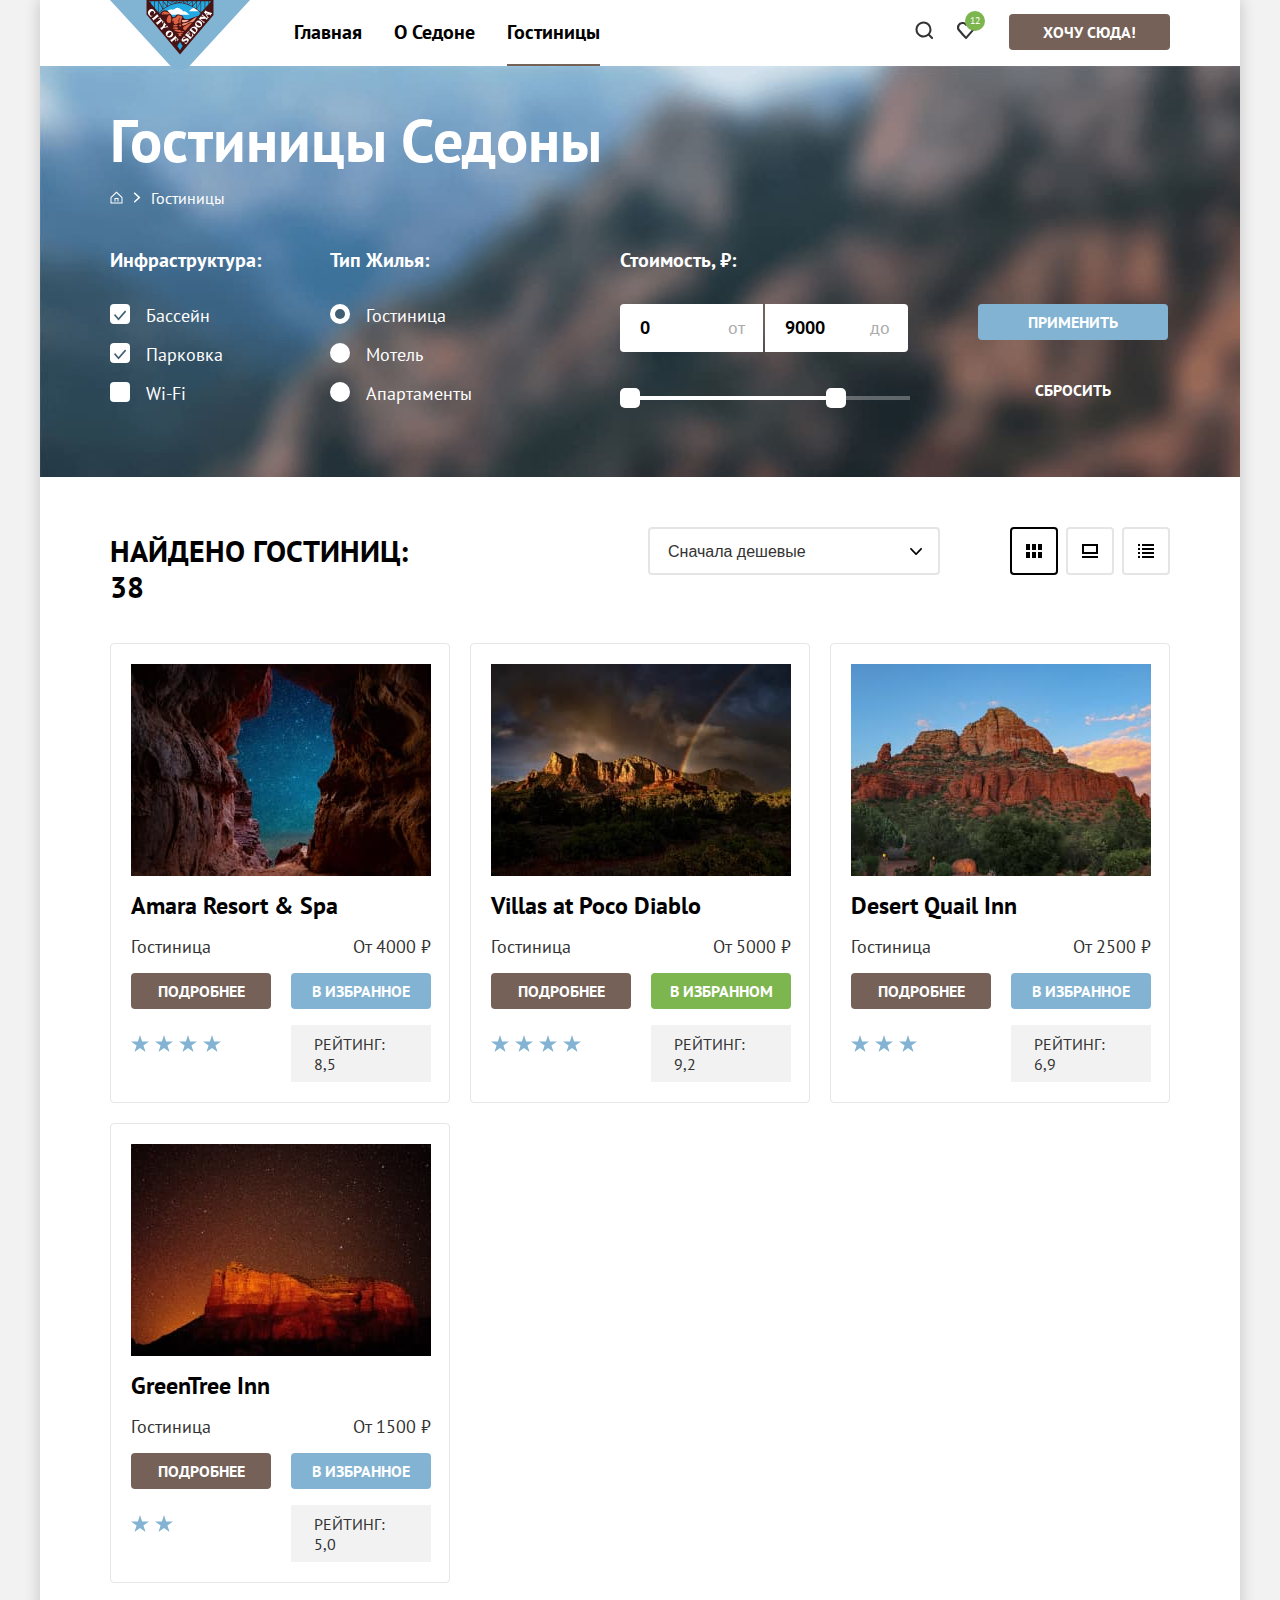
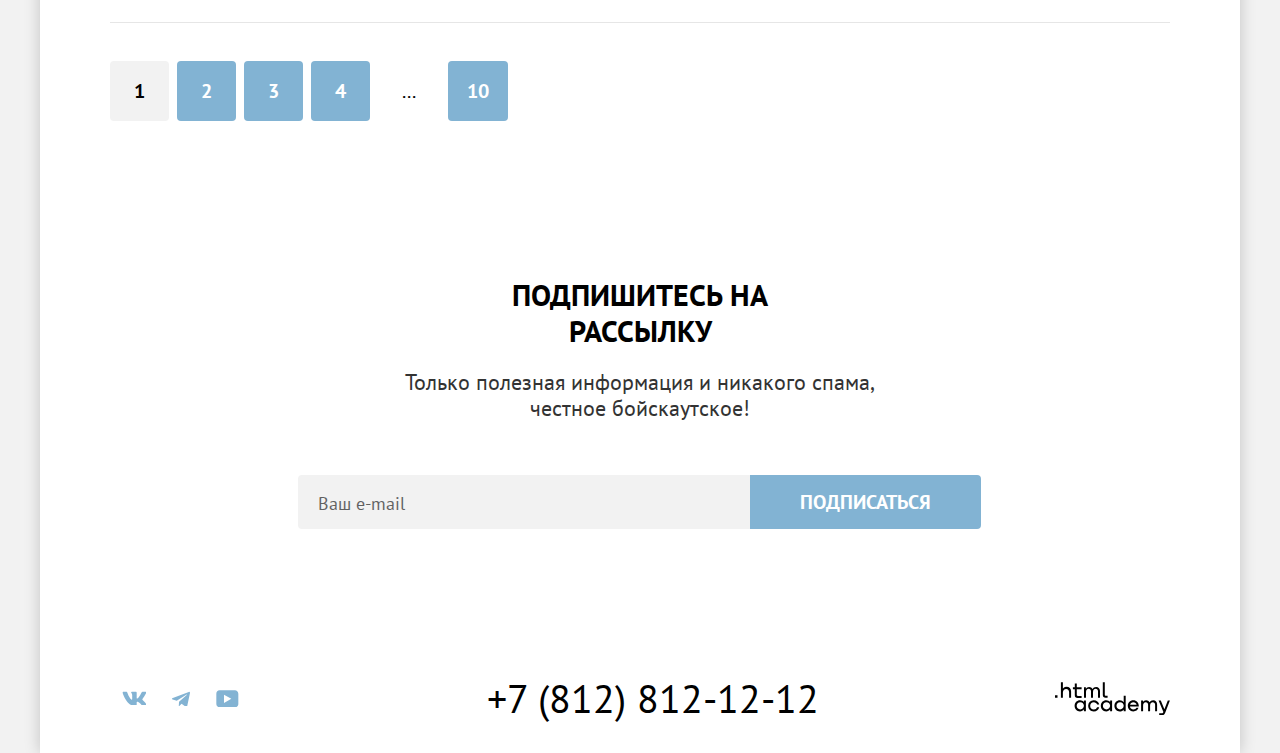
==== commit 402ac903: "Добавляет подписи в range-bar, добавляет состояние disabled кнопке сброса" ====
--- a/catalog.html
+++ b/catalog.html
@@ -4,6 +4,7 @@
   <meta charset="utf-8">
   <title>Каталог</title>
   <link rel="stylesheet" href="styles/styles.css">
+  <link rel="icon" href="images/favicon.png"> <!--32x32-->
 </head>
 
 <body>
@@ -33,7 +34,7 @@
             <path d="m18.5 17-3.7-3.67c1-1.3 1.7-2.98 1.7-4.87A8 8 0 0 0 8.5.5C4.1.5.5 4.18.5 8.56a8 8 0 0 0 12.9 6.26l3.7 3.68 1.4-1.5Zm-10-2.48a6 6 0 0 1-6-5.96 6 6 0 0 1 12 0 6 6 0 0 1-6 5.96Z"/>
           </svg>
           <span class="visually-hidden">
-            Поиск
+            Поиск.
           </span>
         </a>
       </li>
@@ -42,7 +43,7 @@
           <svg aria-hidden="true" focusable="false" width="18" height="17" fill="currentColor" xmlns="http://www.w3.org/2000/svg">
             <path d="M8.9 17a.9.9 0 0 1-.8-.4c-5.4-6.1-6.7-7.5-7-7.9A5.4 5.4 0 0 1 5.5 0C6.8 0 8 .5 9 1.3a5.46 5.46 0 0 1 9 4.1c0 1.3-.5 2.5-1.3 3.4l-7 7.9c-.2.2-.4.3-.8.3Zm-6-9.5c.3.4 3.5 4 6.1 6.9l6.2-7c.5-.5.7-1.2.7-2 0-1.8-1.5-3.3-3.3-3.3-1 0-2 .5-2.7 1.3-.3.3-.6.4-.9.4-.3 0-.6-.2-.8-.4-.7-.8-1.7-1.3-2.7-1.3-1.8 0-3.3 1.5-3.3 3.3-.1.9.3 1.6.7 2.1-.1 0-.1 0 0 0Z"/>
           </svg>
-          <span class="visually-hidden">Избранное</span>
+          <span class="visually-hidden">Избранное.</span>
           <span class="navigation-favourites">12</span>
         </a>
       </li>
@@ -63,7 +64,7 @@
           <svg class="breadcrumbs-icon" width="13" height="13" aria-hidden="true" focusable="false" fill="currentColor" xmlns="http://www.w3.org/2000/svg">
             <path d="m6.5.5-6 5.8v6.2h12V6.3L6.5.5Zm5 11h-10V6.7l5-4.8 5 4.8v4.8Z"/><path d="M4.5 10.5h1V8h2v2.5h1V7h-4v3.5Z"/>
           </svg>
-          <span class="visually-hidden">Главная</span>
+          <span class="visually-hidden">Главная.</span>
         </a>
       </li>
       <li class="breadcrumbs-item">
@@ -72,7 +73,7 @@
     </ul>
 
     <section class="catalog-hotels">
-      <h2 class="visually-hidden">Фильтры гостиниц</h2>
+      <h2 class="visually-hidden">Фильтры гостиниц.</h2>
       <form class="catalog-filter" action="https://echo.htmlacademy.ru/" method="get">
 
         <fieldset class="catalog-filtr-group">
@@ -145,8 +146,10 @@
           <div class="range">
             <div class="range-bar" style="left: 0; right: 22%;">
               <button type="button" class="range-toggle toggle-min">
+                <span class="visually-hidden">Изменение минимального значения стоимости.</span>
               </button>
               <button type="button" class="range-toggle toggle-max">
+                <span class="visually-hidden">Изменение максимального значения стоимости.</span>
               </button>
             </div>
           </div>
@@ -172,23 +175,23 @@
         <option value="expensive">Сначала дорогие</option>
       </select>
 
-      <a href="#" class="card-toggle card-toggle-current button-light" type="button">
+      <a href="#" class="card-toggle card-toggle-current button-light">
         <svg width="16" height="14" aria-hidden="true" focusable="false" fill="currentColor" xmlns="http://www.w3.org/2000/svg">
           <path d="M4 0H0v6h4V0ZM16 0h-4v6h4V0ZM10 0H6v6h4V0ZM4 8H0v6h4V8ZM16 8h-4v6h4V8ZM10 8H6v6h4V8Z"/>
         </svg>
-        <span class="visually-hidden">Показать карточки</span>
+        <span class="visually-hidden">Показать карточки.</span>
       </a>
-      <a href="#" class="card-toggle button-light" type="button">
+      <a href="#" class="card-toggle button-light">
         <svg width="16" height="14" aria-hidden="true" focusable="false" fill="currentColor" xmlns="http://www.w3.org/2000/svg">
           <path d="M16 12H0v2h16v-2ZM14 2v6H2V2h12Zm2-2H0v10h16V0Z"/>
           </svg>
-        <span class="visually-hidden">Крупные карточки</span>
+        <span class="visually-hidden">Крупные карточки.</span>
       </a>
-      <a href="#" class="card-toggle button-light" type="button">
+      <a href="#" class="card-toggle button-light">
         <svg width="16" height="14" aria-hidden="true" focusable="false" fill="currentColor" xmlns="http://www.w3.org/2000/svg">
           <path d="M2 0H0v2h2V0ZM16 0H4v2h12V0ZM2 4H0v2h2V4ZM16 4H4v2h12V4ZM2 8H0v2h2V8ZM16 8H4v2h12V8ZM2 12H0v2h2v-2ZM16 12H4v2h12v-2Z"/>
           </svg>
-        <span class="visually-hidden">Показать список</span>
+        <span class="visually-hidden">Показать список.</span>
       </a>
       </div>
 
@@ -200,9 +203,9 @@
           </a>
           <span class="hotel-card-type info">Гостиница</span>
           <span class="hotel-card-price info">От 4000 ₽</span>
-          <a class="button-small details button" href="#">ПОДРОБНЕЕ</a>
-          <a class="button-small favourites button" href="#">В ИЗБРАННОЕ</a>
-          <div class="raiting">
+          <a class="button-small details button" href="#">Подробнее</a>
+          <a class="button-small favourites button" href="#">В избранное</a>
+          <div class="raiting" aria-label="4 звезды">
             <span class="raiting-star"></span>
             <span class="raiting-star"></span>
             <span class="raiting-star"></span>
@@ -217,9 +220,9 @@
           </a>
           <span class="hotel-card-type info">Гостиница</span>
           <span class="hotel-card-price info">От 5000 ₽</span>
-          <a class="button-small details button" href="#">ПОДРОБНЕЕ</a>
-          <a class="button-small favourites-in button" href="#">В ИЗБРАННОМ</a>
-          <div class="raiting">
+          <a class="button-small details button" href="#">Подробнее</a>
+          <a class="button-small favourites-in button" href="#">В избранном</a>
+          <div class="raiting" aria-label="4 звезды">
             <span class="raiting-star"></span>
             <span class="raiting-star"></span>
             <span class="raiting-star"></span>
@@ -234,9 +237,9 @@
           </a>
           <span class="hotel-card-type info">Гостиница</span>
           <span class="hotel-card-price info">От 2500 ₽</span>
-          <a class="button-small details button" href="#">ПОДРОБНЕЕ</a>
-          <a class="button-small favourites button" href="#">В ИЗБРАННОЕ</a>
-          <div class="raiting">
+          <a class="button-small details button" href="#">Подробнее</a>
+          <a class="button-small favourites button" href="#">В избранное</a>
+          <div class="raiting" aria-label="3 звезды">
             <span class="raiting-star"></span>
             <span class="raiting-star"></span>
             <span class="raiting-star"></span>
@@ -250,9 +253,9 @@
           </a>
           <span class="hotel-card-type info">Гостиница</span>
           <span class="hotel-card-price info">От 1500 ₽</span>
-          <a class="button-small details button" href="#">ПОДРОБНЕЕ</a>
-          <a class="button-small favourites button" href="#">В ИЗБРАННОЕ</a>
-          <div class="raiting">
+          <a class="button-small details button" href="#">Подробнее</a>
+          <a class="button-small favourites button" href="#">В избранное</a>
+          <div class="raiting" aria-label="2 звезды">
             <span class="raiting-star"></span>
             <span class="raiting-star"></span>
           </div>
@@ -289,10 +292,11 @@
       <h2 class="page-main">Подпишитесь на рассылку</h2>
         <p class="page-main-text">Только полезная информация и никакого спама, честное бойскаутское!</p>
         <form class="newsletter-form" action="https://echo.htmlacademy.ru/" method="post">
-        <input class="field" placeholder="Ваш e-mail" type="email" name="newsletter-mail" id="newsletter-email" required>
-        <button class="button newsletter-button button-large" type="submit">
+          <label class="visually-hidden" for="newsletter-email">Напишите ваш e-mail.</label>
+          <input class="field" placeholder="Ваш e-mail" type="email" name="newsletter-mail" id="newsletter-email" required>
+          <button class="button newsletter-button button-large" type="submit">
           <span>Подписаться</span>
-        </button>
+          </button>
         </form>
       </div>
     </section>
@@ -304,7 +308,7 @@
             <svg class="footer-icon" aria-hidden="true" focusable="false" width="24" height="14" fill="currentColor" xmlns="http://www.w3.org/2000/svg">
               <path fill-rule="evenodd" clip-rule="evenodd" d="M24.12 1.8c.16-.54 0-.94-.8-.94H20.7c-.67 0-.98.34-1.15.73 0 0-1.33 3.2-3.22 5.27-.61.6-.9.8-1.23.8-.16 0-.41-.2-.41-.75v-5.1c0-.66-.19-.95-.74-.95H9.82c-.42 0-.67.3-.67.59 0 .62.95.76 1.04 2.51v3.8c0 .83-.15.98-.48.98-.9 0-3.06-3.2-4.34-6.88-.25-.72-.5-1-1.18-1H1.57c-.75 0-.9.34-.9.73 0 .68.89 4.07 4.14 8.55 2.17 3.06 5.23 4.72 8 4.72 1.68 0 1.88-.37 1.88-1v-2.32c0-.74.16-.88.7-.88.38 0 1.05.19 2.6 1.66 1.79 1.75 2.08 2.54 3.08 2.54h2.63c.75 0 1.12-.37.9-1.1-.23-.72-1.08-1.77-2.2-3.02-.62-.71-1.54-1.48-1.82-1.86-.39-.5-.28-.71 0-1.15 0 0 3.2-4.42 3.54-5.93Z"/>
             </svg>
-            <span class="visually-hidden">Вконтакте</span>
+            <span class="visually-hidden">Вконтакте.</span>
           </a>
         </li>
         <li class="footer-social-item">
@@ -312,7 +316,7 @@
             <svg class="footer-icon" aria-hidden="true" focusable="false" width="18" height="15" fill="currentColor" xmlns="http://www.w3.org/2000/svg">
               <path d="M16.79.96.84 7.1c-1.09.44-1.08 1.05-.2 1.32l4.1 1.28 9.47-5.98c.44-.27.85-.13.52.17l-7.68 6.93-.28 4.22c.41 0 .6-.2.83-.41l1.99-1.94 4.13 3.06c.77.42 1.31.2 1.5-.71l2.72-12.8c.28-1.1-.43-1.61-1.16-1.28Z"/>
             </svg>
-            <span class="visually-hidden">Телеграмм</span>
+            <span class="visually-hidden">Телеграмм.</span>
           </a>
         </li>
         <li class="footer-social-item">
@@ -320,7 +324,7 @@
             <svg class="footer-icon" aria-hidden="true" focusable="false" width="23" height="17" fill="currentColor" xmlns="http://www.w3.org/2000/svg">
               <path d="M18.94.36H3.51C1.65.36.33 1.95.33 3.76v10.09c0 1.91 1.32 3.5 3.18 3.5h15.65c1.64 0 3.17-1.59 3.17-3.4V3.76c-.22-1.8-1.53-3.4-3.39-3.4ZM7.99 12.89V4.82l7.34 4.04-7.34 4.03Z"/>
             </svg>
-            <span class="visually-hidden">YouTybe</span>
+            <span class="visually-hidden">YouTube.</span>
           </a>
       </ul>
 
@@ -330,7 +334,7 @@
         <svg class="htmlacademy-icon" aria-hidden="true" focusable="false" width="115" height="33" fill="currentColor" xmlns="http://www.w3.org/2000/svg">
           <path d="M0 13.26v2.6h2.5v-2.6H0ZM11.6 4.86c-1.6 0-2.8.7-3.6 1.7h-.1V.36h-2v15.5h2v-5.3c0-2.1 1.3-3.6 3.3-3.6 1.8 0 2.9 1.4 2.9 3.2v5.7h2v-6.1c.1-3-1.8-4.9-4.5-4.9ZM26.6 5.16h-4.8v-3.7h-2v3.8h-1.9v2h1.9v6c0 1.7 1 2.7 2.7 2.7h4.1v-2h-3.7c-.7 0-1.1-.4-1.1-1.1v-5.7h4.8v-2ZM41.1 4.96c-1.6 0-2.9.8-3.5 2.1h-.1c-.6-1.2-1.8-2.1-3.4-2.1-1.4 0-2.5.8-3.1 1.8h-.1v-1.6H29v10.6h2v-5.4c0-2 1-3.5 2.6-3.5 1.5 0 2.4 1 2.4 2.6v6.3h2v-5.6c0-2.4 1.4-3.3 2.6-3.3 1.5 0 2.4 1 2.4 2.6v6.3h2v-6.5c.1-2.5-1.4-4.3-3.9-4.3ZM47.8 13.06c0 1.7 1 2.7 2.8 2.7h2v-2h-1.7c-.7 0-1.1-.4-1.1-1.1V.36h-2v12.7ZM28.9 20.06c-.9-1.1-2.2-1.8-3.9-1.8-3.1 0-5.4 2.3-5.4 5.6s2.3 5.6 5.4 5.6c1.8 0 3-.8 3.8-1.9h.1v1.6h2v-10.6h-2v1.5Zm-3.6 7.4c-2.2 0-3.6-1.6-3.6-3.6s1.4-3.6 3.6-3.6 3.6 1.6 3.6 3.6c0 1.9-1.4 3.6-3.6 3.6ZM44.2 22.36c-.5-2.4-2.6-4.1-5.4-4.1a5.4 5.4 0 0 0-5.6 5.6c0 3.1 2.2 5.6 5.6 5.6 2.8 0 4.9-1.8 5.4-4.2h-2.1a3.4 3.4 0 0 1-3.3 2.3c-2.2 0-3.6-1.6-3.6-3.6s1.4-3.6 3.6-3.6c1.6 0 2.8 1 3.3 2.2h2.1v-.2ZM55.1 20.06c-.9-1.1-2.2-1.8-3.9-1.8-3.1 0-5.4 2.3-5.4 5.6s2.3 5.6 5.4 5.6c1.8 0 3-.8 3.8-1.9h.1v1.6h2v-10.6h-2v1.5Zm-3.6 7.4c-2.2 0-3.6-1.6-3.6-3.6s1.4-3.6 3.6-3.6 3.6 1.6 3.6 3.6c0 1.9-1.5 3.6-3.6 3.6ZM68.7 20.16c-.9-1.1-2.2-1.9-3.9-1.9-3.1 0-5.4 2.3-5.4 5.6s2.2 5.6 5.4 5.6c1.7 0 3-.8 3.8-1.8h.1v1.5h2v-15.4h-2v6.4Zm-3.6 7.3c-2.2 0-3.6-1.6-3.6-3.6s1.4-3.6 3.6-3.6 3.6 1.6 3.6 3.6c-.1 2-1.5 3.6-3.6 3.6ZM78.3 18.26c-3.3 0-5.5 2.5-5.5 5.6 0 3 2.1 5.6 5.5 5.6 2.5 0 4.5-1.3 5.2-3.6h-2.1c-.5 1-1.6 1.6-3 1.6-1.9 0-3.3-1.3-3.4-2.9h8.8c.2-3.6-2-6.3-5.5-6.3Zm0 1.9c1.7 0 3 1 3.3 2.6h-6.5c.3-1.5 1.5-2.6 3.2-2.6ZM98.2 18.26c-1.6 0-2.9.8-3.6 2h-.1c-.6-1.2-1.8-2-3.4-2-1.4 0-2.5.7-3.1 1.8v-1.5h-1.9v10.6h2v-5.4c0-2 1-3.4 2.6-3.5 1.5 0 2.4 1 2.4 2.6v6.3h2v-5.6c0-2.4 1.4-3.3 2.6-3.3 1.5 0 2.4 1 2.4 2.6v6.3h2v-6.5c.1-2.6-1.4-4.4-3.9-4.4ZM109.4 27.36l-3.6-8.9h-2.2l4.8 11.6c-.3.9-.7 1.2-1.7 1.2h-2.5v2h2.5c1.8 0 2.8-.8 3.5-2.6l4.7-12.2h-2.1l-3.4 8.9Z"/>
         </svg>
-        <span class="visually-hidden">html academy</span>
+        <span class="visually-hidden">html academy.</span>
       </a>
 
     </section>
--- a/styles/styles.css
+++ b/styles/styles.css
@@ -25,7 +25,7 @@
   font-size: 22px;
   line-height: 26px;
   color: #333333;
-  background-color: #F2F2F2;
+  background-color: #f2f2f2;
 }
 
 .visually-hidden {
@@ -42,7 +42,7 @@
 .wrapper {
   margin-left: auto;
   margin-right: auto;
-  background-color: #FFFFFF;
+  background-color: #ffffff;
   width: 1200px;
 }
 
@@ -118,7 +118,7 @@
 
 .navigation-favourites {
   display: flex;
-  color: #FFFFFF;
+  color: #ffffff;
   font-size: 10px;
   justify-content: center;
   align-items: center;
@@ -127,13 +127,13 @@
   right: 2px;
   width: 20px;
   height: 20px;
-  background-color: #7DB54F;
+  background-color: #7db54f;
   border-radius: 50%;
 }
 
 .navigation-user-link:hover svg,
-.navigation-user-link:focus svg, {
- fill: #756157;
+.navigation-user-link:focus svg {
+  fill: #756157;
 }
 
 .header-logo {
@@ -143,7 +143,7 @@
 /*Кнопки*/
 
 .button {
-  color: #FFFFFF;
+  color: #ffffff;
   background-color: #756157;
   font: inherit;
   font-weight: 700;
@@ -156,7 +156,7 @@
 }
 
 button[disabled]:hover {
-  background-color: #E5E5E5;
+  background-color: #e5e5e5;
 }
 
 .button:hover,
@@ -165,11 +165,11 @@
 }
 
 .button:active {
-  color: rgba(255, 255, 255, 0.3)
+  color: rgba(255, 255, 255, 0.3);
 }
 
 .button:disabled {
-  background-color: #E5E5E5;
+  background-color: #e5e5e5;
 }
 
 .button-small {
@@ -275,8 +275,9 @@
 
 .advantages-item-photo {
   display: flex;
-  color: #FFFFFF;
-  background-color: #82B3D3;
+  width: 100%;
+  color: #ffffff;
+  background-color: #82b3d3;
 }
 
 .advantages-photo {
@@ -305,7 +306,13 @@
   margin: 0;
 }
 
-.services{
+.advantages-item p,
+.services-item p,
+.pade-footer-catalog p {
+  color: #333333;
+}
+
+.services {
   text-align: center;
   padding-top: 64px;
 }
@@ -315,6 +322,7 @@
   padding: 0;
   display: flex;
   list-style: none;
+  flex-wrap: wrap;
 }
 
 .services-title {
@@ -376,7 +384,7 @@
 }
 
 .services-item:nth-child(even) {
-  background-color: #FFFFFF;
+  background-color: #ffffff;
 }
 
 /*Поиск гостицины*/
@@ -408,9 +416,9 @@
 /*Footer*/
 
 .newsletter {
-  color: #FFFFFF;
+  color: #ffffff;
   background-color: #9ec4e0;
-  background-image: url("../images/footer/subscribe.png");
+  background-image: url("../images/footer/Subscribe.jpg");
   background-size: cover;
   background-repeat: no-repeat;
   text-align: center;
@@ -432,15 +440,15 @@
 }
 
 .newsletter-form {
- display: flex;
- margin-left: 258px;
+  display: flex;
+  margin-left: 258px;
 }
 
 
 .field {
   font: inherit;
   color: #000000;
-  background-color: #F2F2F2;
+  background-color: #f2f2f2;
   width: 432px;
   padding: 14px 0 14px 20px;
   border-width: 0;
@@ -450,20 +458,22 @@
 .field::placeholder {
   font-size: 18px;
   line-height: 24px;
+  color: #000000;
+  opacity: 0.6;
 }
 
 .field:not(:disabled):hover {
-  background-color: #E6E6E6;
+  background-color: #e6e6e6;
 }
 
 .field:focus {
-  background-color: #E6E6E6;
-  outline: 3px solid #83B3D3;
+  background-color: #e6e6e6;
+  outline: 3px solid #83b3d3;
   outline-offset: -3px;
 }
 
 .field:not(:placeholder-shown) {
-  background-color: #F2F2F2;
+  background-color: #f2f2f2;
   outline: 2px solid #000000;
   outline-offset: -2px;
 }
@@ -478,19 +488,21 @@
   font-weight: 700;
   line-height: 36px;
   text-transform: uppercase;
-  color: #FFFFFF;
-  background-color: #82B3D3;
+  color: #ffffff;
+  background-color: #82b3d3;
   border-width: 0;
   border-radius: 0 4px 4px 0;
+  max-width: 232px;
 }
 
 .newsletter-button:hover {
-  background-color: #68A2CA;
+  background-color: #68a2ca;
 }
 
 .footer-social {
   display: flex;
   justify-content: space-between;
+  gap: 195px;
   padding: 40px 70px 30px;
 }
 
@@ -498,19 +510,19 @@
   display: flex;
   flex-wrap: wrap;
   margin: 0;
-  padding: 0;
   list-style: none;
+  align-items: center;
+  padding: 5px 0;
 }
 
 .footer-icon {
   margin: auto;
-  fill: #83B3D3;
+  fill: #83b3d3;
 }
 
 .social-button {
   display: flex;
   justify-content: center;
-  align-items: center;
   width: 47px;
   height: 40px;
   background-repeat: no-repeat;
@@ -519,11 +531,11 @@
 }
 
 .social-button:hover svg {
-  fill: #68A2CA;
+  fill: #68a2ca;
 }
 
 .social-button:active svg {
-  fill: rgba(104, 162, 202, 0.3)
+  fill: rgba(104, 162, 202, 0.3);
 }
 
 .footer-contacts-phone {
@@ -533,6 +545,8 @@
   text-transform: uppercase;
   color: #000000;
   text-decoration: none;
+  min-width: 332px;
+  align-self: center;
 }
 
 .footer-contacts-phone:hover,
@@ -562,7 +576,7 @@
   fill: #756157;
 }
 
-.htmlacademy-link:active svg{
+.htmlacademy-link:active svg {
   fill: rgba(117, 97, 87, 0.3);
 }
 
@@ -570,7 +584,7 @@
 
 .filter-container {
   padding: 35px 70px 56px 70px;
-  color: #FFFFFF;
+  color: #ffffff;
   background-color: #8abada;
   background-image: url("../images/filter.jpg");
   background-size: cover;
@@ -591,13 +605,14 @@
   margin: 0;
   padding: 0;
   list-style: none;
-  }
+}
 
 .breadcrumbs {
   display: flex;
+  flex-wrap: wrap;
   margin: 0;
   padding: 0;
-  padding-bottom: 40px;
+  padding-bottom: 20px;
   list-style: none;
 }
 
@@ -607,6 +622,7 @@
   padding-right: 10px;
   align-items: center;
   height: 21px;
+  padding-bottom: 20px;
 }
 
 .breadcrumbs-link:hover {
@@ -619,7 +635,7 @@
 
 .breadcrumbs-icon {
   margin-right: auto;
-  fill: #FFFFFF;
+  fill: #ffffff;
 }
 
 .breadcrumbs-link:hover svg {
@@ -644,6 +660,7 @@
   width: 8px;
   height: 21px;
   margin-right: 10px;
+  margin-bottom: 20px;
 }
 
 .catalog-filter {
@@ -691,9 +708,9 @@
 .control-mark {
   margin-right: 16px;
   left: 0;
-  width: 20px;
+  min-width: 20px;
   height: 20px;
-  background-color: #FFFFFF;
+  background-color: #ffffff;
   border-radius: 4px;
 }
 
@@ -702,7 +719,7 @@
 }
 
 .control:focus-within .control-mark {
-  outline: 3px solid #83B3D3;
+  outline: 3px solid #83b3d3;
 }
 
 .control:active .control-mark {
@@ -738,7 +755,7 @@
   left: 5px;
   width: 10px;
   height: 10px;
-  background-color: #3F5E72;
+  background-color: #3f5e72;
   border-radius: 50%;
   content: "";
 }
@@ -762,12 +779,12 @@
 }
 
 .number-input:not(:disabled):hover {
-  background-color: #E6E6E6;
+  background-color: #e6e6e6;
 }
 
 .number-input:focus {
-  background-color: #E6E6E6;
-  outline: 3px solid #83B3D3;
+  background-color: #e6e6e6;
+  outline: 3px solid #83b3d3;
 }
 
 .number-input:disabled {
@@ -782,6 +799,10 @@
 .number-input-right::-webkit-inner-spin-button {
   appearance: none;
   margin: 0;
+}
+
+input[type="number"] {
+  -moz-appearance: textfield;
 }
 
 .number-input-right {
@@ -815,7 +836,7 @@
 .range-bar {
   position: absolute;
   height: 100%;
-  background-color: #FFFFFF;
+  background-color: #ffffff;
 }
 
 .range-toggle {
@@ -824,16 +845,18 @@
   transform: translateY(-50%);
   width: 20px;
   height: 20px;
-  background-color: #FFFFFF;
+  background-color: #ffffff;
   border-radius: 5px;
-  border: 0 solid #FFFFFF;
+  border: none;
+  cursor: pointer;
 }
 
 .range-toggle:focus {
-  outline: 3px solid #83B3D3;
-}
+  outline: 3px solid #83b3d3;
+}
+
 .range-toggle:active {
-  outline: 2px solid #83B3D3;
+  outline: 2px solid #83b3d3;
 }
 
 .toggle-min {
@@ -854,14 +877,14 @@
   padding: 8px 50px;
   border: none;
   margin-bottom: 32px;
-  background-color: #82B3D3;
+  background-color: #82b3d3;
 }
 
 .button-submit:hover,
-.button-submit:focus
+.button-submit:focus,
 .newsletter-button:hover,
 .newsletter-button:focus {
-  background-color: #68A2CA;
+  background-color: #68a2ca;
 }
 
 .button-submit:active,
@@ -875,13 +898,23 @@
   background-color: transparent;
 }
 
+.button-reset:disabled {
+  background-color: transparent;
+  opacity: 0.1;
+}
+
+.button-reset[disabled]:hover {
+  color: rgba(255, 255, 255, 0.6);
+  background-color: transparent;
+}
+
 .button-reset:hover {
   color: rgba(255, 255, 255, 0.6);
   background-color: transparent;
 }
 
 .button-reset:focus {
-  border: 3px solid #83B3D3;
+  border: 3px solid #83b3d3;
   background-color: transparent;
   outline: none;
 }
@@ -890,17 +923,21 @@
   color: rgba(255, 255, 255, 0.3);
 }
 
+
+
 /*Результаты поиска*/
 
 .catalog-hotel-search {
-  padding: 50px 70px 60px;
-  background-color: #FFFFFF;
+  padding: 50px 70px 52px;
+  background-color: #ffffff;
   position: relative;
 }
 
 .results {
   display: flex;
-  padding-bottom: 40px;
+  flex-wrap: wrap;
+  justify-content: end;
+  padding-bottom: 32px;
 }
 
 .catalog-search {
@@ -911,29 +948,32 @@
   text-transform: uppercase;
   color: #000000;
   padding: 6px 0 6px 0;
+  max-width: 338px;
 }
 
 .select-control {
   font-size: 16px;
   color: #333333;
-  min-width: 290px;
+  width: 292px;
+  max-height: 48px;
   padding: 12px 0 12px 18px;
-  margin-right: auto;
+  margin-right: 62px;
   border-radius: 4px;
-  border: 2px solid #E5E5E5;
+  border: 2px solid #e5e5e5;
   appearance: none;
   background-image: url("../images/arrow-down.svg");
   background-repeat: no-repeat;
   background-position: right 16px center;
   padding-right: 40px;
+  background-color: transparent;
 }
 
 .select-control:hover {
-  border-color: #68A2CA;
+  border-color: #68a2ca;
 }
 
 .select-control:focus {
-  border-color: #3F5E72;
+  border-color: #3f5e72;
   outline: none;
 }
 
@@ -949,8 +989,9 @@
   justify-content: center;
   width: 48px;
   height: 48px;
-  border: 2px solid #E5E5E5;
+  border: 2px solid #e5e5e5;
   border-radius: 4px;
+  margin-bottom: 8px;
 }
 
 .card-toggle-current {
@@ -963,7 +1004,7 @@
 }
 
 .card-toggle:focus {
-  border-color: #68A2CA;
+  border-color: #68a2ca;
   outline: none;
 }
 
@@ -977,7 +1018,7 @@
   max-width: 48px;
   padding: 0;
   font-size: 8px;
-  background-color: #FFFFFF;
+  background-color: #ffffff;
   color: #000000;
 }
 
@@ -996,16 +1037,17 @@
   justify-content: space-between;
   gap: 20px 0;
   list-style: none;
-  border-bottom: 1px solid #E6E6E6;
+  border-bottom: 1px solid #e6e6e6;
 }
 
 .hotel-card {
   display: grid;
   grid-template-columns: repeat(2, 140px);
+  grid-template-rows: 1fr;
   gap: 16px 20px;
   width: 298px;
   padding: 20px;
-  border: 1px solid #E6E6E6;
+  border: 1px solid #e6e6e6;
   border-radius: 4px;
 }
 
@@ -1014,7 +1056,7 @@
   text-decoration: none;
 }
 
-.hotel-card-image  {
+.hotel-card-image {
   display: block;
 }
 
@@ -1042,29 +1084,29 @@
 }
 
 .favourites {
-  background-color: #82B3D3;
+  background-color: #82b3d3;
   padding-left: 20px;
   padding-right: 20px;
 }
 
 .favourites:hover,
 .favourites:focus {
-  background-color: #68A2CA;
-}
-
-.favourites:active{
+  background-color: #68a2ca;
+}
+
+.favourites:active {
   color: rgba(255, 255, 255, 0.3);
 }
 
 .favourites-in {
-  background-color: #7DB54F;
+  background-color: #7db54f;
   padding-left: 18px;
   padding-right: 18px;
 }
 
 .favourites-in:hover,
 .favourites-in:focus {
-  background-color: #6C9E42;
+  background-color: #6c9e42;
 }
 
 .favourites-in:active {
@@ -1088,7 +1130,7 @@
 
 .hotel-rating {
   color: #333333;
-  background-color: #F2F2F2;
+  background-color: #f2f2f2;
   font-weight: 400;
   padding: 9px 22px 8px 23px;
 }
@@ -1097,6 +1139,7 @@
 
 .pagination {
   display: flex;
+  flex-wrap: wrap;
   margin: 0;
   padding: 0;
   padding-top: 38px;
@@ -1105,6 +1148,7 @@
 
 .pagination-item {
   margin-right: 8px;
+  margin-bottom: 8px;
 }
 
 .pagination-link {
@@ -1112,8 +1156,8 @@
   box-sizing: border-box;
   line-height: 36px;
   font-weight: 700;
-  color: #FFFFFF;
-  background-color: #82B3D3;
+  color: #ffffff;
+  background-color: #82b3d3;
   text-decoration: none;
   display: block;
   padding: 12px 24px;
@@ -1127,17 +1171,17 @@
 .ellipsis {
   font-weight: 400;
   color: #000000;
-  background-color:inherit;
-}
-
-.pagination-current{
-  color: #000000;
-  background-color: #F2F2F2;
+  background-color: inherit;
+}
+
+.pagination-current {
+  color: #000000;
+  background-color: #f2f2f2;
 }
 
 .pagination-link:hover,
 .pagination-link:focus {
-  background-color: #68A2CA;
+  background-color: #68a2ca;
 }
 
 .pagination-link:active {
@@ -1148,13 +1192,13 @@
 .pagination-current:focus,
 .pagination-current:active {
   color: #000000;
-  background-color: #F2F2F2;
+  background-color: #f2f2f2;
 }
 
 .pade-footer-catalog {
   text-align: center;
   color: #000000;
-  background-color: #FFFFFF;
+  background-color: #ffffff;
   display: flex;
   flex-direction: column;
 }
@@ -1181,23 +1225,23 @@
   z-index: 1;
 }
 
-/*.modal-container-close {
+.modal-container-close {
   display: none;
-}*/
+}
 
 .modal {
   position: relative;
   margin: auto;
   padding: 64px 70px;
   background-color: #ffffff;
-  box-shadow: 0px 25px 50px rgba(0, 0, 0, 0.15);
+  box-shadow: 0 25px 50px rgba(0, 0, 0, 0.15);
   border-radius: 30px;
 }
 
 .modal-title {
   margin-top: 0;
   margin-bottom: 64px;
-  text-transform:uppercase;
+  text-transform: uppercase;
 }
 
 .modal-search {
@@ -1212,24 +1256,23 @@
   width: 52px;
   height: 52px;
   border-radius: 50%;
-  background-color: #F2F2F2;
+  background-color: #f2f2f2;
   border: none;
 }
 
-
 .modal-close-button:not(:disabled):hover {
-  background-color: #E6E6E6;
+  background-color: #e6e6e6;
 }
 
 .modal-close-button:focus {
-  background-color: #E6E6E6;
-  outline: 3px solid #83B3D3;
+  background-color: #e6e6e6;
+  outline: 3px solid #83b3d3;
 }
 
 .modal-close-button:not(:disabled):active,
 .modal-close-button svg:active {
   opacity: 0.4;
-  background-color: #E6E6E6;
+  background-color: #e6e6e6;
 }
 
 .modal-close-button:disabled {
@@ -1260,7 +1303,7 @@
   font-size: 18px;
   color: #000000;
   padding: 12px 20px;
-  background-color: #F2F2F2;
+  background-color: #f2f2f2;
   border-radius: 4px;
   border: none;
   width: 400px;
@@ -1273,13 +1316,13 @@
 }
 
 .search-input:not(:disabled):hover {
-  color: rgba(0,0,0,0.6);
-  background-color: #E6E6E6;
+  color: rgba(0, 0, 0, 0.6);
+  background-color: #e6e6e6;
 }
 
 .search-input:focus {
   outline: 2px solid #000000;
-  background-color: #FFFFFF;
+  background-color: #ffffff;
   color: #000000;
 }
 
@@ -1289,13 +1332,14 @@
 
 .date-message {
   font-size: 16px;
-  margin:  0;
+  line-height: 21px;
+  margin: 0;
   margin-left: auto;
   max-width: 420px;
 }
 
 .date-error {
-  color: #FF5757;
+  color: #ff5757;
 }
 
 .field-number {
@@ -1316,8 +1360,7 @@
 }
 
 .label-number-adults,
-.label-number-children
-{
+.label-number-children {
   display: inline;
 }
 
@@ -1341,14 +1384,14 @@
 
 .search-input-number::-webkit-outer-spin-button,
 .search-input-number::-webkit-inner-spin-button {
-appearance: none;
-margin: 0;
+  appearance: none;
+  margin: 0;
 }
 
 .button-counter {
   width: 40px;
   height: 48px;
-  background-color: #F2F2F2;
+  background-color: #f2f2f2;
   border: none;
   background-repeat: no-repeat;
   background-position: center;
@@ -1359,7 +1402,7 @@
   content: "";
   width: 20px;
   height: 20px;
-  border: 3px solid #82B3D3;
+  border: 3px solid #82b3d3;
   border-radius: 4px;
   position: absolute;
   left: 0;
@@ -1374,7 +1417,7 @@
 }
 
 .button-counter:disabled {
-  opacity: 0.4;;
+  opacity: 0.4;
 }
 
 .button-plus {
@@ -1383,7 +1426,7 @@
 }
 
 .button-counter::before {
-  content:"";
+  content: "";
   width: 20px;
   height: 20px;
   background-position: center;
@@ -1397,9 +1440,8 @@
   margin: auto;
 }
 
-
 .button-plus::before {
-  background-image: url(../images/modal/plus.svg);
+  background-image: url("../images/modal/plus.svg");
 }
 
 .button-counter:not(:disabled):hover::before,
@@ -1417,13 +1459,13 @@
 }
 
 .button-minus::before {
-  background-image: url(../images/modal/minus.svg);
+  background-image: url("../images/modal/minus.svg");
 }
 
 .button-search {
   font-size: 20px;
   line-height: 24px;
-  background-color: #83B3D3;
+  background-color: #83b3d3;
   width: 100%;
   padding-top: 18px;
   padding-bottom: 18px;
@@ -1433,12 +1475,12 @@
 
 .button-search:not(:disabled):hover,
 .button-search:focus {
-  background-color: #68A2CA;
+  background-color: #68a2ca;
 }
 
 .button-search:not(:disabled):active {
-  background-color: #68A2CA;
-  color: rgba(255,255,255,0.3);
+  background-color: #68a2ca;
+  color: rgba(255, 255, 255, 0.3);
 }
 
 .button-search:disabled {
@@ -1459,24 +1501,24 @@
 
 .tooltip-toggle {
   width: 26px;
-  height:  26px;
+  height: 26px;
   border: none;
-  background-image: url(../images/modal/info.svg);
+  background-image: url("../images/modal/info.svg");
   background-repeat: no-repeat;
   background-position: center;
   border-radius: 50%;
-  background-color: #83B3D3;
+  background-color: #83b3d3;
   padding: 0;
   margin: 0;
   display: block;
 }
 
 .tooltip-toggle:not(:disabled):hover {
-  background-color: #68A2CA;
+  background-color: #68a2ca;
 }
 
 .tooltip-toggle:not(:disabled):active {
-  background-color: #82B3D3;
+  background-color: #82b3d3;
 }
 
 .tooltip-toggle:disabled {
@@ -1485,16 +1527,15 @@
 
 .tooltip-text {
   width: 216px;
-  color: #FFFFFF;
+  color: #ffffff;
   font-weight: 400;
   font-size: 16px;
   line-height: 20px;
   text-transform: none;
   padding: 15px 18px 18px 22px;
   background-color: #333333;
-  box-shadow: 0px 15px 30px rgba(0, 0, 0, 0.3);
+  box-shadow: 0 15px 30px rgba(0, 0, 0, 0.3);
   border-radius: 10px;
-  display: block;
   position: absolute;
   top: 40px;
   left: 50%;
@@ -1508,7 +1549,7 @@
   width: 19px;
   height: 9px;
   position: absolute;
-  background-image: url(../images/modal/tooltip-arrow.svg);
+  background-image: url("../images/modal/tooltip-arrow.svg");
   bottom: 100%;
   left: 0;
   right: 0;
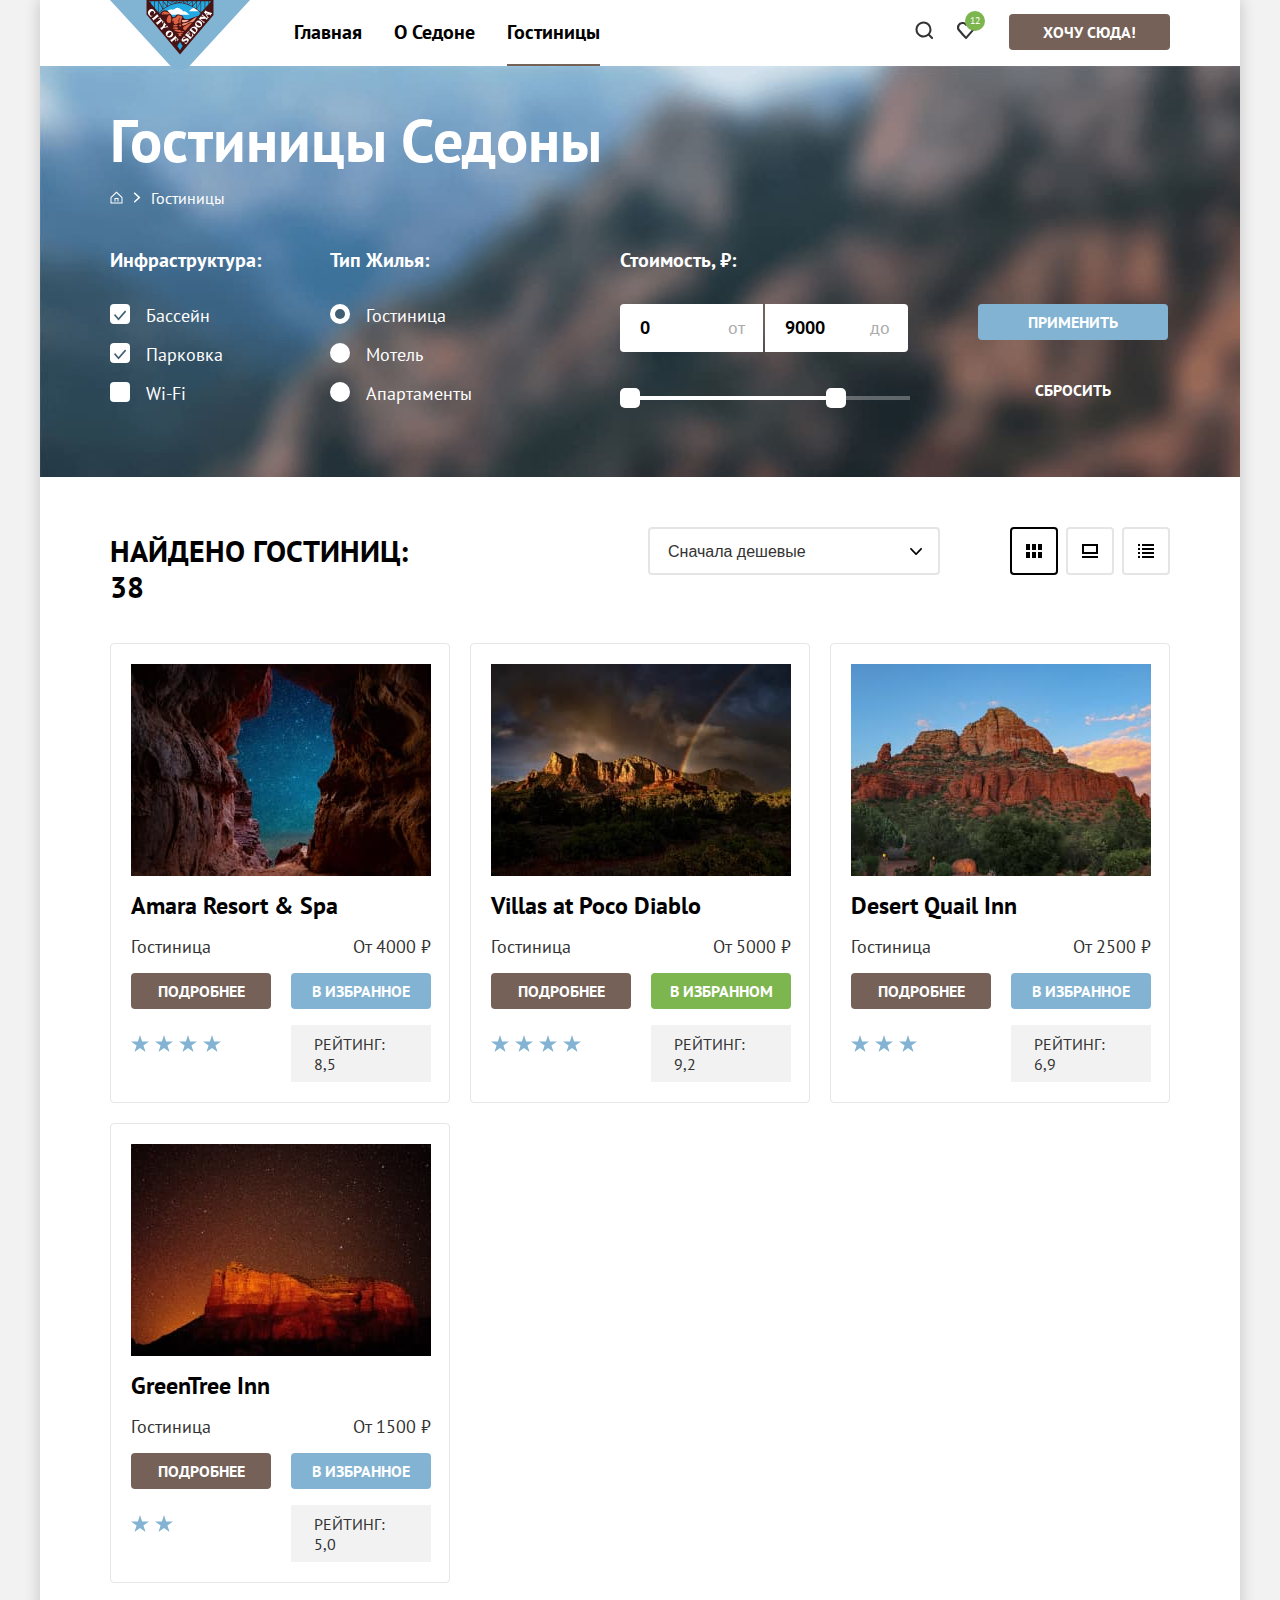
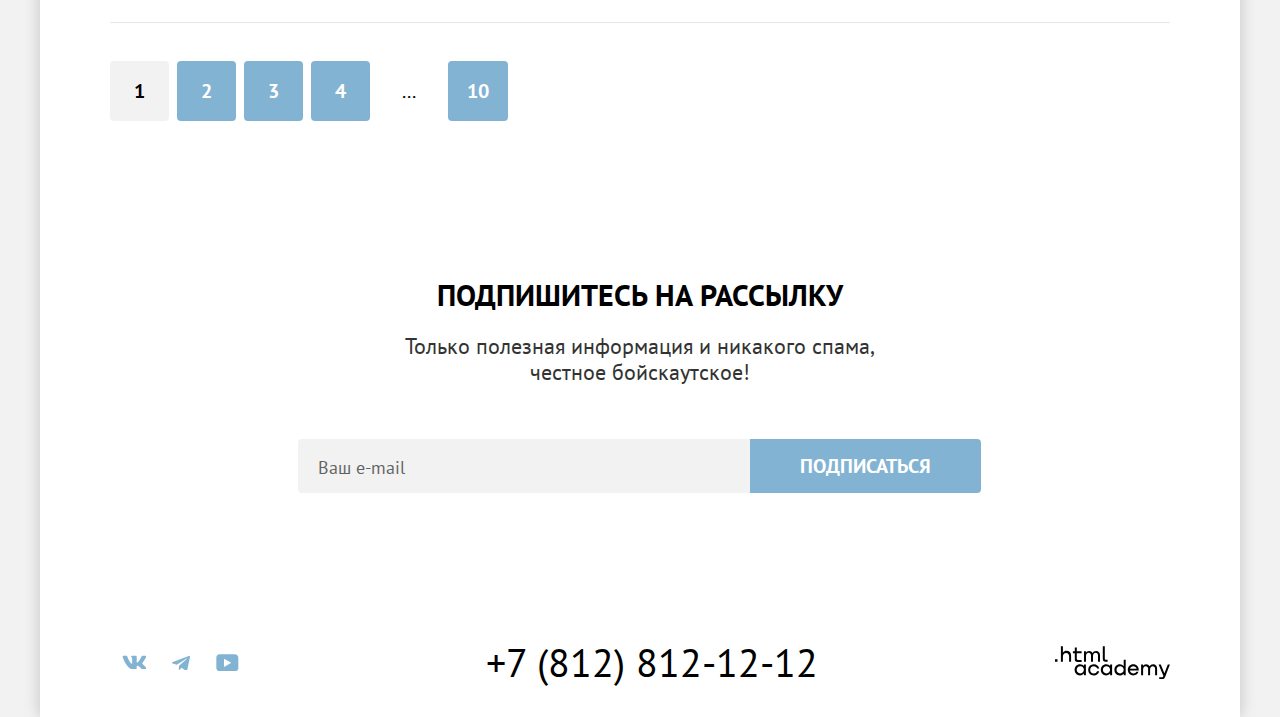
==== commit 9f9edf5b: "Merge pull request #12 from Natyyys/master" ====
--- a/catalog.html
+++ b/catalog.html
@@ -4,7 +4,7 @@
   <meta charset="utf-8">
   <title>Каталог</title>
   <link rel="stylesheet" href="styles/styles.css">
-  <link rel="icon" href="images/favicon.png"> <!--32x32-->
+  <link rel="icon" href="images/favicon.png">
 </head>
 
 <body>
--- a/styles/styles.css
+++ b/styles/styles.css
@@ -431,7 +431,7 @@
   line-height: 36px;
   text-transform: uppercase;
   margin: 0;
-  padding: 96px 398px 20px;
+  padding: 96px 350px 20px;
 }
 
 .page-main-text {
@@ -539,7 +539,7 @@
 }
 
 .footer-contacts-phone {
-  width: 331px;
+  width: 334px;
   font-size: 40px;
   line-height: 1;
   text-transform: uppercase;
@@ -802,7 +802,7 @@
 }
 
 input[type="number"] {
-  -moz-appearance: textfield;
+  appearance: textfield;
 }
 
 .number-input-right {
@@ -922,8 +922,6 @@
 .botton-reset:active {
   color: rgba(255, 255, 255, 0.3);
 }
-
-
 
 /*Результаты поиска*/
 
@@ -1239,8 +1237,9 @@
 }
 
 .modal-title {
-  margin-top: 0;
-  margin-bottom: 64px;
+  font-size: 30px;
+  line-height: 36px;
+  margin: 0 50px 64px 0;
   text-transform: uppercase;
 }
 
@@ -1260,6 +1259,12 @@
   border: none;
 }
 
+.modal-close-button svg {
+  position: relative;
+  top: 2px;
+  left: 1px;
+}
+
 .modal-close-button:not(:disabled):hover {
   background-color: #e6e6e6;
 }
@@ -1296,17 +1301,28 @@
   position: relative;
 }
 
+.search-label-subtitle {
+  display: block;
+  max-width: 120px;
+}
+
 .search-input {
   font-family: inherit;
   line-height: 24px;
   font-weight: 700;
   font-size: 18px;
   color: #000000;
-  padding: 12px 20px;
+  padding: 12px 50px 12px 20px;
   background-color: #f2f2f2;
   border-radius: 4px;
   border: none;
-  width: 400px;
+  width: 440px;
+  box-sizing: border-box;
+}
+
+.search-input::placeholder {
+  color: #000000;
+  opacity: 0.6;
 }
 
 .input-calendar {
@@ -1321,9 +1337,8 @@
 }
 
 .search-input:focus {
-  outline: 2px solid #000000;
-  background-color: #ffffff;
-  color: #000000;
+  outline: 3px solid #83b3d3;
+  background-color: #e6e6e6;
 }
 
 .search-input:disabled {
@@ -1359,22 +1374,18 @@
   display: flex;
 }
 
-.label-number-adults,
-.label-number-children {
-  display: inline;
-}
-
 .label-number-adults {
   margin-right: 46px;
 }
 
 .label-number-children {
-  margin-right: 56px;
+  margin-right: 58px;
+  margin-bottom: 0;
 }
 
 .search-input-number {
   line-height: 20px;
-  padding: 14px 0;
+  padding: 10px 0;
   text-align: center;
   width: 30px;
   appearance: textfield;
@@ -1483,10 +1494,6 @@
   color: rgba(255, 255, 255, 0.3);
 }
 
-.button-search:disabled {
-  opacity: 0.3;
-}
-
 .search-label-icon {
   position: relative;
   padding-right: 26px;
@@ -1496,7 +1503,7 @@
   position: absolute;
   width: 26px;
   height: 26px;
-  right: 45px;
+  right: 48px;
 }
 
 .tooltip-toggle {
